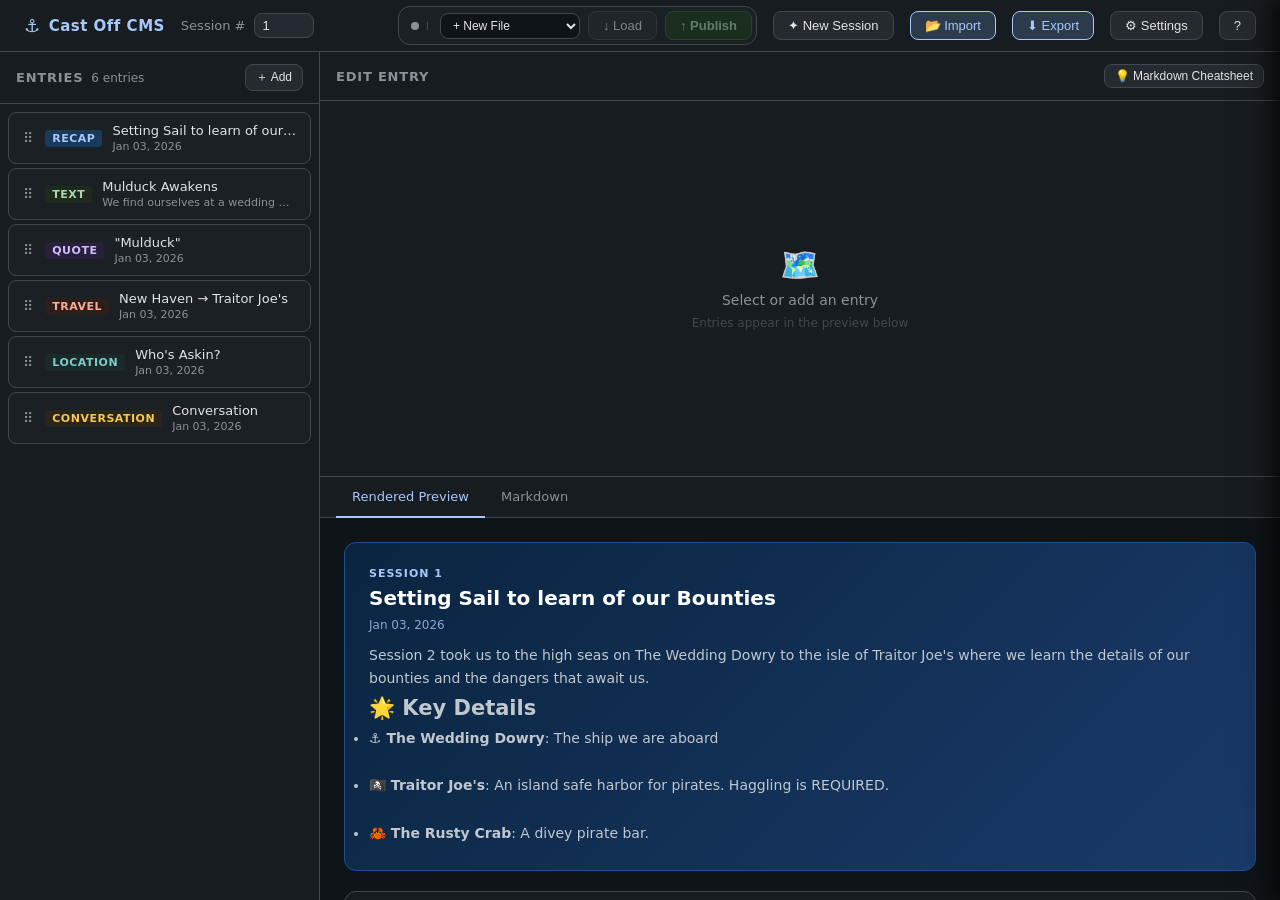
==== cms.html @ 54872f5b "yet another attempt to fix settings menu" ====
<!DOCTYPE html>
<html lang="en">

<head>
  <meta charset="UTF-8">
  <meta name="viewport" content="width=device-width, initial-scale=1.0">
  <title>Cast Off CMS</title>
  <style>
    :root {
      --bg: #0f1419;
      --bg2: #171c21;
      --bg3: #1b2025;
      --bg4: #252a30;
      --bg5: #30353b;
      --surface: #34393e;
      --border: #41484d;
      --text: #e1e3e6;
      --text2: #c1c7ce;
      --text3: #8b9198;
      --accent: #a8c7fa;
      --accent2: #d0bcff;
      --green: #a8d8a8;
      --amber: #f9c74f;
      --red: #ffb4ab;
      --teal: #80cbc4;
      --coral: #ffab91;
      --radius: 8px;
      --radius-lg: 12px;
    }

    * {
      box-sizing: border-box;
      margin: 0;
      padding: 0;
    }

    body {
      font-family: 'Segoe UI', system-ui, sans-serif;
      background: var(--bg);
      color: var(--text);
      height: 100vh;
      display: flex;
      flex-direction: column;
      overflow: hidden;
    }

    /* TOP BAR */
    .topbar {
      background: var(--bg2);
      border-bottom: 1px solid var(--border);
      padding: 0 1.5rem;
      height: 52px;
      display: flex;
      align-items: center;
      gap: 1rem;
      flex-shrink: 0;
    }

    .topbar-title {
      font-size: 15px;
      font-weight: 600;
      color: var(--accent);
      letter-spacing: 0.5px;
      display: flex;
      align-items: center;
      gap: 8px;
    }

    .topbar-title span {
      font-size: 18px;
    }

    .topbar-session {
      display: flex;
      align-items: center;
      gap: 8px;
      margin-left: auto;
    }

    .topbar-session label {
      font-size: 13px;
      color: var(--text3);
    }

    .topbar-session input {
      background: var(--bg4);
      border: 1px solid var(--border);
      color: var(--text);
      border-radius: var(--radius);
      padding: 4px 8px;
      font-size: 13px;
      width: 60px;
    }

    .btn {
      background: var(--bg4);
      border: 1px solid var(--border);
      color: var(--text);
      border-radius: var(--radius);
      padding: 6px 14px;
      font-size: 13px;
      cursor: pointer;
      display: flex;
      align-items: center;
      gap: 6px;
      transition: all 0.2s;
    }

    .btn:hover {
      background: var(--bg5);
      border-color: var(--text3);
    }

    .btn:disabled {
      opacity: 0.5;
      cursor: not-allowed;
    }

    .btn-accent {
      background: #2b3b4b;
      border-color: var(--accent);
      color: var(--accent);
    }

    .btn-accent:hover {
      background: #3b4b5b;
    }

    .btn-publish {
      background: #1a3a1a;
      border-color: #2a6a2a;
      color: var(--green);
      font-weight: 600;
    }

    .btn-publish:hover {
      background: #204a20;
      border-color: var(--green);
    }

    .btn-danger {
      background: #3a1a1a;
      border-color: #6a2a2a;
      color: var(--red);
    }

    .btn-danger:hover {
      background: #4a2020;
      border-color: var(--red);
    }

    /* GITHUB UI ELEMENTS */
    .gh-controls {
      display: flex;
      align-items: center;
      gap: 8px;
      background: var(--bg3);
      padding: 4px;
      border-radius: var(--radius-lg);
      border: 1px solid var(--border);
    }

    .gh-select {
      background: var(--bg);
      border: 1px solid var(--border);
      color: var(--text);
      border-radius: var(--radius);
      padding: 4px 8px;
      font-size: 12px;
      width: 140px;
    }

    .conn-status {
      display: flex;
      align-items: center;
      gap: 6px;
      padding: 0 8px;
      border-right: 1px solid var(--border);
      margin-right: 4px;
    }

    .conn-dot {
      width: 8px;
      height: 8px;
      border-radius: 50%;
      background: var(--text3);
    }

    .conn-dot.connected {
      background: var(--green);
      box-shadow: 0 0 8px var(--green);
    }

    .conn-dot.error {
      background: var(--red);
    }

    .conn-dot.disconnected {
      background: var(--text3);
    }

    .drawer {
      position: fixed;
      top: 0;
      right: 0;
      width: 320px;
      height: 100vh;
      background: var(--bg2);
      border-left: 1px solid var(--border);
      z-index: 9999;
      transform: translateX(100%);
      transition: transform 0.3s cubic-bezier(0.4, 0, 0.2, 1);
      display: flex;
      flex-direction: column;
      box-shadow: -10px 0 30px rgba(0, 0, 0, 0.5);
    }

    .drawer.open {
      transform: translateX(0) !important;
    }

    .drawer-header {
      padding: 16px;
      border-bottom: 1px solid var(--border);
      display: flex;
      justify-content: space-between;
      align-items: center;
      background: var(--bg3);
    }

    .drawer-header h3 {
      font-size: 14px;
      text-transform: uppercase;
      letter-spacing: 1px;
      color: var(--accent);
      margin: 0;
    }

    .drawer-body {
      flex: 1;
      overflow-y: auto;
      padding: 20px;
      display: flex;
      flex-direction: column;
      gap: 20px;
    }

    .drawer-section-title {
      font-size: 11px;
      font-weight: 700;
      color: var(--text3);
      text-transform: uppercase;
      letter-spacing: 1px;
      margin-bottom: 12px;
      display: flex;
      align-items: center;
      gap: 8px;
    }

    .drawer-section-title::after {
      content: "";
      flex: 1;
      height: 1px;
      background: var(--border);
    }

    .hint-text {
      font-size: 11px;
      color: var(--text3);
      line-height: 1.5;
      margin-top: 4px;
    }

    .conn-status-row {
      display: flex;
      align-items: center;
      gap: 10px;
      font-size: 12px;
      color: var(--text2);
      background: var(--bg);
      padding: 8px 12px;
      border-radius: var(--radius);
      border: 1px solid var(--border);
      margin-bottom: 12px;
    }

    /* TOAST */
    .toast {
      position: fixed;
      bottom: 24px;
      left: 50%;
      transform: translateX(-50%) translateY(100px);
      background: var(--bg3);
      color: var(--text);
      padding: 10px 20px;
      border-radius: var(--radius-lg);
      border: 1px solid var(--border);
      font-size: 13px;
      z-index: 200;
      transition: transform 0.3s cubic-bezier(0.4, 0, 0.2, 1);
      box-shadow: 0 10px 30px rgba(0, 0, 0, 0.5);
    }

    .toast.show {
      transform: translateX(-50%) translateY(0);
    }

    .toast.success { border-color: var(--green); color: var(--green); }
    .toast.error { border-color: var(--red); color: var(--red); }

    /* LAYOUT */
    .layout {
      display: flex;
      flex-direction: row;
      flex: 1;
      overflow: hidden;
    }

    .main-content {
      display: flex;
      flex-direction: column;
      flex: 1;
      overflow: hidden;
    }

    /* EDITOR PANEL */
    .editor-panel {
      width: 320px;
      flex-shrink: 0;
      background: var(--bg2);
      border-right: 1px solid var(--border);
      display: flex;
      flex-direction: column;
      overflow: hidden;
    }

    /* EDIT PANEL */
    .edit-panel {
      flex: 1;
      display: flex;
      flex-direction: column;
      background: var(--bg2);
      overflow: hidden;
      border-bottom: 1px solid var(--border);
    }

    .panel-header {
      padding: 12px 16px;
      border-bottom: 1px solid var(--border);
      display: flex;
      align-items: center;
      justify-content: space-between;
      flex-shrink: 0;
    }

    .panel-header h2 {
      font-size: 13px;
      font-weight: 600;
      color: var(--text3);
      text-transform: uppercase;
      letter-spacing: 0.8px;
    }

    /* ENTRY LIST */
    .entry-list {
      flex: 1;
      overflow-y: auto;
      padding: 8px;
      display: flex;
      flex-direction: column;
      gap: 4px;
    }

    .entry-list::-webkit-scrollbar {
      width: 4px;
    }

    .entry-list::-webkit-scrollbar-track {
      background: transparent;
    }

    .entry-list::-webkit-scrollbar-thumb {
      background: var(--border);
      border-radius: 2px;
    }

    .entry-card {
      background: var(--bg3);
      border: 1px solid var(--border);
      border-radius: var(--radius);
      padding: 10px 12px;
      cursor: pointer;
      transition: border-color 0.15s, background 0.15s;
      display: flex;
      align-items: center;
      gap: 10px;
      user-select: none;
    }

    .entry-card:hover {
      border-color: var(--accent);
      background: var(--bg4);
    }

    .entry-card.active {
      border-color: var(--accent);
      background: var(--bg4);
    }

    .entry-card.dragging {
      opacity: 0.4;
    }

    .entry-card.drag-over {
      border-color: var(--accent2);
      border-style: dashed;
    }

    .entry-type-badge {
      font-size: 11px;
      font-weight: 600;
      padding: 2px 7px;
      border-radius: 4px;
      flex-shrink: 0;
      text-transform: uppercase;
      letter-spacing: 0.5px;
    }

    .badge-recap {
      background: #1a3a5c;
      color: var(--accent);
    }

    .badge-text {
      background: #1f2a1f;
      color: var(--green);
    }

    .badge-quote {
      background: #2a1f3a;
      color: var(--accent2);
    }

    .badge-conversation {
      background: #2a251a;
      color: var(--amber);
    }

    .badge-location {
      background: #1a2a2a;
      color: var(--teal);
    }

    .badge-travel {
      background: #2a1f1a;
      color: var(--coral);
    }

    .badge-character {
      background: #2a1a1a;
      color: var(--red);
    }

    .entry-info {
      flex: 1;
      min-width: 0;
    }

    .entry-title {
      font-size: 13px;
      font-weight: 500;
      color: var(--text);
      white-space: nowrap;
      overflow: hidden;
      text-overflow: ellipsis;
    }

    .entry-sub {
      font-size: 11px;
      color: var(--text3);
      margin-top: 2px;
      white-space: nowrap;
      overflow: hidden;
      text-overflow: ellipsis;
    }

    .entry-drag-handle {
      color: var(--text3);
      font-size: 14px;
      cursor: grab;
      flex-shrink: 0;
      padding: 0 2px;
    }

    .entry-drag-handle:active {
      cursor: grabbing;
    }

    .entry-delete {
      color: var(--text3);
      font-size: 13px;
      flex-shrink: 0;
      padding: 2px 4px;
      border-radius: 4px;
      cursor: pointer;
      transition: color 0.15s;
      display: none;
    }

    .entry-card:hover .entry-delete {
      display: block;
    }

    .entry-delete:hover {
      color: var(--red);
    }

    .add-entry-bar {
      padding: 10px 8px;
      border-top: 1px solid var(--border);
      display: flex;
      flex-wrap: wrap;
      gap: 6px;
      flex-shrink: 0;
    }

    /* EDIT FORM */
    .edit-form {
      flex: 1;
      overflow-y: auto;
      padding: 16px;
      display: flex;
      flex-direction: column;
      gap: 12px;
    }

    .edit-form::-webkit-scrollbar {
      width: 4px;
    }

    .edit-form::-webkit-scrollbar-thumb {
      background: var(--border);
      border-radius: 2px;
    }

    .form-group {
      display: flex;
      flex-direction: column;
      gap: 4px;
    }

    .form-label {
      font-size: 11px;
      font-weight: 600;
      color: var(--text3);
      text-transform: uppercase;
      letter-spacing: 0.6px;
    }

    .form-input,
    .form-select,
    .form-textarea {
      background: var(--bg3);
      border: 1px solid var(--border);
      color: var(--text);
      border-radius: var(--radius);
      padding: 7px 10px;
      font-size: 13px;
      font-family: inherit;
      transition: border-color 0.15s;
    }

    .form-input:focus,
    .form-select:focus,
    .form-textarea:focus {
      outline: none;
      border-color: var(--accent);
    }

    .form-select option {
      background: var(--bg3);
    }

    .form-textarea {
      resize: vertical;
      min-height: 100px;
      line-height: 1.5;
    }

    .form-row {
      display: flex;
      gap: 8px;
    }

    .form-row .form-group {
      flex: 1;
    }

    .emoji-picker {
      background: var(--bg3);
      border: 1px solid var(--border);
      border-radius: var(--radius);
      overflow: hidden;
    }

    .emoji-search-row {
      display: flex;
      align-items: center;
      gap: 6px;
      padding: 6px 8px;
      border-bottom: 1px solid var(--border);
    }

    .emoji-search-input {
      flex: 1;
      background: var(--bg4);
      border: 1px solid var(--border);
      color: var(--text);
      border-radius: 5px;
      padding: 5px 8px;
      font-size: 12px;
      font-family: inherit;
      outline: none;
    }

    .emoji-search-input:focus {
      border-color: var(--accent);
    }

    .emoji-search-clear {
      background: none;
      border: none;
      color: var(--text3);
      font-size: 14px;
      cursor: pointer;
      padding: 0 2px;
      line-height: 1;
    }

    .emoji-search-clear:hover {
      color: var(--text);
    }

    .emoji-grid {
      display: flex;
      flex-wrap: wrap;
      gap: 2px;
      padding: 6px;
      max-height: 130px;
      overflow-y: auto;
    }

    .emoji-grid::-webkit-scrollbar {
      width: 4px;
    }

    .emoji-grid::-webkit-scrollbar-thumb {
      background: var(--border);
      border-radius: 2px;
    }

    .emoji-btn {
      background: none;
      border: none;
      font-size: 16px;
      cursor: pointer;
      padding: 3px 5px;
      border-radius: 4px;
      transition: background 0.1s;
      line-height: 1;
    }

    .emoji-btn:hover {
      background: var(--bg5);
    }

    .emoji-none {
      font-size: 12px;
      color: var(--text3);
      padding: 12px;
      text-align: center;
      width: 100%;
    }

    .no-entry {
      display: flex;
      flex-direction: column;
      align-items: center;
      justify-content: center;
      height: 100%;
      color: var(--text3);
      gap: 8px;
      font-size: 14px;
    }

    .no-entry .hint {
      font-size: 12px;
      color: var(--border);
    }

    /* PREVIEW PANEL */
    .preview-panel {
      flex: 1;
      background: var(--bg);
      display: flex;
      flex-direction: column;
      overflow: hidden;
    }

    .preview-tabs {
      display: flex;
      border-bottom: 1px solid var(--border);
      background: var(--bg2);
      padding: 0 16px;
      flex-shrink: 0;
    }

    .preview-tab {
      padding: 12px 16px;
      font-size: 13px;
      cursor: pointer;
      color: var(--text3);
      border-bottom: 2px solid transparent;
      margin-bottom: -1px;
      transition: color 0.15s, border-color 0.15s;
    }

    .preview-tab.active {
      color: var(--accent);
      border-bottom-color: var(--accent);
    }

    .preview-content {
      flex: 1;
      overflow: hidden;
    }

    .preview-pane {
      height: 100%;
      overflow-y: auto;
      padding: 24px;
      display: none;
    }

    .preview-pane::-webkit-scrollbar {
      width: 6px;
    }

    .preview-pane::-webkit-scrollbar-thumb {
      background: var(--border);
      border-radius: 3px;
    }

    .preview-pane.active {
      display: block;
    }

    /* RENDERED PREVIEW STYLES */
    .rp-session-header {
      background: linear-gradient(135deg, #0a2540 0%, #1a3a6a 100%);
      border-radius: var(--radius-lg);
      padding: 24px;
      margin-bottom: 20px;
      border: 1px solid #1d5090;
    }

    .rp-session-num {
      font-size: 11px;
      font-weight: 600;
      color: var(--accent);
      text-transform: uppercase;
      letter-spacing: 1px;
      margin-bottom: 6px;
    }

    .rp-session-title {
      font-size: 20px;
      font-weight: 700;
      color: #fff;
      margin-bottom: 8px;
    }

    .rp-session-date {
      font-size: 12px;
      color: var(--accent);
      opacity: 0.8;
    }

    .rp-session-body {
      font-size: 14px;
      color: var(--text2);
      line-height: 1.7;
      margin-top: 12px;
    }

    .rp-card {
      background: var(--bg2);
      border: 1px solid var(--border);
      border-radius: var(--radius-lg);
      padding: 16px;
      margin-bottom: 12px;
    }

    .rp-card-header {
      display: flex;
      align-items: center;
      gap: 10px;
      margin-bottom: 10px;
    }

    .rp-card-icon {
      font-size: 20px;
    }

    .rp-card-title {
      font-size: 15px;
      font-weight: 600;
      color: var(--text);
    }

    .rp-card-subtitle {
      font-size: 12px;
      color: var(--text3);
      margin-top: 2px;
    }

    .rp-card-body {
      font-size: 13px;
      color: var(--text2);
      line-height: 1.7;
    }

    .rp-card-body h2 {
      font-size: 14px;
      font-weight: 600;
      color: var(--accent);
      margin: 10px 0 6px;
    }

    .rp-card-body strong {
      color: var(--text);
    }

    .rp-card-body ul {
      padding-left: 18px;
    }

    .rp-card-body li {
      margin-bottom: 4px;
    }

    .rp-quote {
      background: var(--bg3);
      border-left: 3px solid var(--accent2);
      border-radius: 0 var(--radius) var(--radius) 0;
      padding: 14px 16px;
      margin-bottom: 12px;
    }

    .rp-quote-text {
      font-size: 15px;
      font-style: italic;
      color: var(--text);
      line-height: 1.6;
      margin-bottom: 8px;
    }

    .rp-quote-author {
      font-size: 12px;
      color: var(--accent2);
      font-weight: 600;
    }

    .rp-travel {
      background: var(--bg3);
      border: 1px dashed var(--border);
      border-radius: var(--radius-lg);
      padding: 14px 16px;
      margin-bottom: 12px;
      display: flex;
      align-items: center;
      gap: 12px;
    }

    .rp-travel-route {
      display: flex;
      align-items: center;
      gap: 8px;
      font-size: 14px;
    }

    .rp-travel-from,
    .rp-travel-to {
      font-weight: 600;
      color: var(--coral);
    }

    .rp-travel-arrow {
      color: var(--text3);
    }

    .rp-travel-body {
      font-size: 13px;
      color: var(--text2);
      margin-top: 8px;
      line-height: 1.6;
    }

    .rp-conversation {
      background: var(--bg3);
      border-radius: var(--radius-lg);
      padding: 14px 16px;
      margin-bottom: 12px;
    }

    .rp-convo-line {
      display: flex;
      gap: 8px;
      margin-bottom: 8px;
      font-size: 13px;
    }

    .rp-convo-speaker {
      font-weight: 700;
      color: var(--accent);
      flex-shrink: 0;
      min-width: 70px;
    }

    .rp-convo-text {
      color: var(--text2);
    }

    .rp-location {
      background: var(--bg3);
      border-left: 3px solid var(--teal);
      border-radius: 0 var(--radius-lg) var(--radius-lg) 0;
      padding: 14px 16px;
      margin-bottom: 12px;
    }

    .rp-location-name {
      font-size: 15px;
      font-weight: 600;
      color: var(--teal);
      margin-bottom: 4px;
    }

    .rp-char {
      background: var(--bg3);
      border-radius: var(--radius-lg);
      padding: 14px 16px;
      margin-bottom: 12px;
      display: flex;
      gap: 14px;
    }

    .rp-char-avatar {
      width: 42px;
      height: 42px;
      border-radius: 50%;
      background: #2a1a1a;
      border: 1px solid var(--red);
      display: flex;
      align-items: center;
      justify-content: center;
      font-size: 18px;
      flex-shrink: 0;
    }

    .rp-char-name {
      font-size: 15px;
      font-weight: 600;
      color: var(--red);
    }

    .rp-char-body {
      font-size: 13px;
      color: var(--text2);
      margin-top: 6px;
      line-height: 1.6;
    }

    /* RAW MARKDOWN */
    .raw-md {
      font-family: 'Cascadia Code', 'Fira Code', 'Consolas', monospace;
      font-size: 12px;
      color: var(--text2);
      line-height: 1.7;
      white-space: pre-wrap;
      word-break: break-word;
    }

    /* PREVIEW HIGHLIGHT */
    .rp-entry-wrap {
      transition: outline 0.15s, box-shadow 0.15s;
      border-radius: var(--radius-lg);
    }

    .rp-entry-wrap.rp-highlighted {
      outline: 2px solid var(--accent);
      box-shadow: 0 0 0 4px rgba(168, 199, 250, 0.12);
    }

    .raw-block {
      transition: background 0.15s;
      border-radius: 4px;
    }

    .raw-block.raw-highlighted {
      background: rgba(168, 199, 250, 0.1);
      outline: 1px solid rgba(168, 199, 250, 0.3);
    }

    /* DRAG GHOST */
    .drag-ghost {
      position: fixed;
      pointer-events: none;
      opacity: 0.8;
      z-index: 9999;
      background: var(--bg4);
      border: 1px solid var(--accent2);
      border-radius: var(--radius);
      padding: 8px 12px;
      font-size: 13px;
      color: var(--text);
    }

    /* MODAL */
    .modal-overlay {
      position: fixed;
      inset: 0;
      background: rgba(0, 0, 0, 0.7);
      z-index: 100;
      display: none;
      align-items: center;
      justify-content: center;
    }

    .modal-overlay.open {
      display: flex;
    }

    .modal {
      background: var(--bg2);
      border: 1px solid var(--border);
      border-radius: var(--radius-lg);
      padding: 24px;
      width: 480px;
      max-width: 95vw;
      display: flex;
      flex-direction: column;
      gap: 16px;
    }

    .modal-title {
      font-size: 16px;
      font-weight: 600;
      color: var(--text);
    }

    .modal-footer {
      display: flex;
      justify-content: flex-end;
      gap: 8px;
    }

    /* CHEATSHEET SLIDEOUT */
    .cheatsheet-overlay {
      position: fixed;
      top: 0;
      right: 0;
      width: 400px;
      bottom: 0;
      background: var(--bg2);
      border-left: 1px solid var(--border);
      z-index: 9999;
      transform: translateX(100%);
      transition: transform 0.3s ease;
      display: flex;
      flex-direction: column;
      box-shadow: -4px 0 15px rgba(0, 0, 0, 0.5);
    }

    .cheatsheet-overlay.open {
      transform: translateX(0) !important;
    }

    .cheatsheet-header {
      padding: 16px;
      border-bottom: 1px solid var(--border);
      display: flex;
      justify-content: space-between;
      align-items: center;
    }

    .cheatsheet-header h3 {
      font-size: 15px;
      color: var(--accent);
      margin: 0;
    }

    .cheatsheet-close {
      background: none;
      border: none;
      color: var(--text3);
      font-size: 18px;
      cursor: pointer;
      padding: 4px;
      line-height: 1;
    }

    .cheatsheet-close:hover {
      color: var(--text);
    }

    .cheatsheet-content {
      padding: 16px;
      overflow-y: auto;
      font-size: 13px;
      line-height: 1.6;
      color: var(--text2);
    }

    .cheatsheet-content h4 {
      color: var(--text);
      margin: 16px 0 8px;
      font-size: 14px;
      font-weight: 600;
    }

    .cheatsheet-content h4:first-child {
      margin-top: 0;
    }

    .cheatsheet-content pre {
      background: var(--bg4);
      padding: 10px;
      border-radius: var(--radius);
      overflow-x: auto;
      font-family: 'Cascadia Code', 'Fira Code', 'Consolas', monospace;
      color: var(--accent2);
      margin-bottom: 8px;
      border: 1px solid var(--border);
    }

    /* EMPTY STATE */
    .empty-list {
      text-align: center;
      padding: 32px 16px;
      color: var(--text3);
      font-size: 13px;
    }
  </style>
</head>

<body>
  <!-- Settings Drawer -->
  <div class="drawer" id="settingsDrawer">
    <div class="drawer-header">
      <h3>GitHub Settings</h3>
      <button class="btn" onclick="closeSettings()" style="padding:4px; border:none; background:none;">✕</button>
    </div>
    <div class="drawer-body">
      <div class="drawer-section">
        <div class="drawer-section-title">Connection Status</div>
        <div class="conn-status-row">
          <div class="conn-dot disconnected" id="drawerConnDot"></div>
          <span id="drawerConnLabel">Not configured</span>
        </div>
        <button class="btn" onclick="testConnection()" style="align-self:flex-start;">Test Connection</button>
      </div>

      <div class="drawer-section">
        <div class="drawer-section-title">Repository</div>
        <div class="form-group">
          <label class="form-label">Owner (GitHub username)</label>
          <input class="form-input" id="ghOwner" placeholder="e.g. wylew" oninput="saveGhSettings()">
        </div>
        <div class="form-group">
          <label class="form-label">Repository Name</label>
          <input class="form-input" id="ghRepo" placeholder="e.g. Cast-Off" oninput="saveGhSettings()">
        </div>
        <div class="form-group">
          <label class="form-label">Branch</label>
          <input class="form-input" id="ghBranch" placeholder="main" oninput="saveGhSettings()">
        </div>
      </div>

      <div class="drawer-section">
        <div class="drawer-section-title">Authentication</div>
        <div class="form-group">
          <label class="form-label">Personal Access Token</label>
          <input class="form-input" id="ghToken" type="password" placeholder="ghp_..." oninput="saveGhSettings()">
        </div>
        <p class="hint-text">Token needs <strong>repo</strong> scope. Stored in localStorage only.</p>
      </div>

      <div class="drawer-section">
        <div class="drawer-section-title">Sessions</div>
        <button class="btn" onclick="refreshSessionList()" style="align-self:flex-start;">↻ Refresh List</button>
        <p class="hint-text" id="sessionListStatus">Connect to GitHub to see session files.</p>
      </div>
    </div>
  </div>

  <!-- Markdown Cheatsheet Slideout -->
  <div class="cheatsheet-overlay" id="cheatsheet">
    <div class="cheatsheet-header">
      <h3>Markdown Cheatsheet</h3>
      <button class="cheatsheet-close" onclick="toggleCheatsheet()">✕</button>
    </div>
    <div class="cheatsheet-content">
      <h4>Headers</h4>
      <pre># H1 Header
## H2 Header
### H3 Header</pre>

      <h4>Emphasis</h4>
      <pre>*Italic* or _Italic_
**Bold** or __Bold__
***Bold Italic***</pre>

      <h4>Lists</h4>
      <pre>- Item 1
- Item 2
  - Subitem

1. First item
2. Second item</pre>

      <h4>Links &amp; Images</h4>
      <pre>[Link Text](URL)
![Image Alt](URL)</pre>

      <h4>Blockquotes</h4>
      <pre>&gt; This is a quote
&gt; Multiple lines</pre>

      <h4>Code</h4>
      <pre>`Inline code`

```
Block code
```</pre>
    </div>
  </div>

  <div class="topbar">
    <div class="topbar-title">
      <span>⚓</span> Cast Off CMS
      <span id="dirtyIndicator" style="display:none; color:var(--amber); font-size:12px; margin-left:8px;">● Modified</span>
    </div>
    
    <div class="topbar-session">
      <label>Session #</label>
      <input type="number" id="sessionNum" value="1" min="1" oninput="setDirty(true); renderPreview()">
    </div>

    <div style="flex:1"></div>

    <!-- GitHub Controls -->
    <div class="gh-controls">
      <div class="conn-status">
        <div class="conn-dot disconnected" id="topConnDot"></div>
      </div>
      <select class="gh-select" id="sessionSelect" onchange="onSessionSelectChange(this.value)">
        <option value="__new__">+ New File</option>
        <option value="__manual__">Manual / Import</option>
      </select>
      <button class="btn" id="loadBtn" onclick="loadSessionFromGitHub()" disabled title="Load from GitHub">↓ Load</button>
      <button class="btn btn-publish" id="publishBtn" onclick="publishToGitHub()" disabled title="Publish to GitHub">↑ Publish</button>
    </div>

    <button class="btn" onclick="openNewSessionModal()">✦ New Session</button>
    <button class="btn btn-accent" onclick="document.getElementById('importFile').click()">📂 Import</button>
    <input type="file" id="importFile" accept=".md" style="display:none" onchange="handleImport(event)">
    <button class="btn btn-accent" onclick="downloadMarkdown()">⬇ Export</button>
    <button class="btn" onclick="openSettings()" title="GitHub Settings">⚙ Settings</button>
    <button class="btn" onclick="toggleCheatsheet()">?</button>
  </div>

  <div class="layout">
    <!-- LEFT: Entry List (Full Height) -->
    <div class="editor-panel">
      <div class="panel-header">
        <h2>Entries</h2>
        <span id="entry-count" style="font-size:12px;color:var(--text3);margin-right:auto;margin-left:8px">0
          entries</span>
        <button class="btn" style="padding:4px 10px;font-size:12px;" onclick="openAddModal()">＋ Add</button>
      </div>
      <div class="entry-list" id="entryList"></div>
    </div>

    <!-- RIGHT: Main Content (Editor + Preview) -->
    <div class="main-content">
      <!-- TOP: Edit Form -->
      <div class="edit-panel">
        <div class="panel-header">
          <h2 id="editFormTitle">Edit Entry</h2>
          <button class="btn" style="padding:4px 10px;font-size:12px;margin-left:auto;" onclick="toggleCheatsheet()">💡
            Markdown Cheatsheet</button>
        </div>
        <div id="editArea" style="flex:1;overflow:hidden;display:flex;flex-direction:column;">
          <div class="no-entry">
            <span style="font-size:32px">🗺️</span>
            <span>Select or add an entry</span>
            <span class="hint">Entries appear in the preview below</span>
          </div>
        </div>
      </div>

      <!-- BOTTOM: Preview -->
      <div class="preview-panel">
        <div class="preview-tabs">
          <div class="preview-tab active" onclick="switchTab('rendered')">Rendered Preview</div>
          <div class="preview-tab" onclick="switchTab('raw')">Markdown</div>
        </div>
        <div class="preview-content">
          <div class="preview-pane active" id="pane-rendered">
            <div id="renderedPreview"></div>
          </div>
          <div class="preview-pane" id="pane-raw">
            <div class="raw-md" id="rawPreview"></div>
          </div>
        </div>
      </div>
    </div>
  </div>

  <!-- Add Entry Modal -->
  <div class="modal-overlay" id="addModal">
    <div class="modal">
      <div class="modal-title">Add New Entry</div>
      <div class="form-group">
        <label class="form-label">Entry Type</label>
        <select class="form-select" id="newEntryType">
          <option value="recap">📋 Recap — Session summary</option>
          <option value="text">📝 Text — Narrative entry</option>
          <option value="quote">💬 Quote — Memorable line</option>
          <option value="conversation">🗣️ Conversation — Dialogue</option>
          <option value="location">📍 Location — Place card</option>
          <option value="travel">⛵ Travel — Journey</option>
          <option value="character">🧙 Character — Person card</option>
        </select>
      </div>
      <div class="modal-footer">
        <button class="btn" onclick="closeAddModal()">Cancel</button>
        <button class="btn btn-accent" onclick="confirmAddEntry()">Add Entry</button>
      </div>
    </div>
  </div>

  <!-- New Session Confirm Modal -->
  <div class="modal-overlay" id="newSessionModal">
    <div class="modal">
      <div class="modal-title">⚠️ Start a New Session?</div>
      <p style="font-size:14px;color:var(--text2);line-height:1.6;">This will clear all <strong id="nsEntryCount"
          style="color:var(--text)">0</strong> entries in the current session. Any unsaved work will be lost — make sure
        you've downloaded the <code
          style="background:var(--bg4);padding:2px 5px;border-radius:4px;font-size:12px">.md</code> file first if you
        need it.</p>
      <div class="form-group">
        <label class="form-label">New Session Number</label>
        <input class="form-input" id="nsNewNum" type="number" min="1" value="2">
      </div>
      <div class="modal-footer">
        <button class="btn" onclick="closeNewSessionModal()">Cancel</button>
        <button class="btn btn-danger" onclick="confirmNewSession()">Clear &amp; Start Session</button>
      </div>
    </div>
  </div>

  <!-- Delete Entry Confirm Modal -->
  <div class="modal-overlay" id="deleteEntryModal">
    <div class="modal">
      <div class="modal-title">⚠️ Delete Entry?</div>
      <p style="font-size:14px;color:var(--text2);line-height:1.6;">Are you sure you want to delete this entry? This
        action cannot be undone.</p>
      <div class="modal-footer">
        <button class="btn" onclick="closeDeleteModal()">Cancel</button>
        <button class="btn btn-danger" onclick="confirmDeleteEntry()">Delete</button>
      </div>
    </div>
  </div>

  <!-- Toast Notification -->
  <div id="toast" class="toast"></div>

  <script>
    // ─── STATE ───────────────────────────────────────────────────────────────────
    let entries = [];
    let selectedId = null;
    let dragSrcIndex = null;
    let activeTab = 'rendered';
    let entryToDelete = null;
    let isDirty = false;
    let currentFileSha = null;
    let ghSessions = [];
    let pendingSessionLoad = null;


    // Full GitHub-supported emoji map: shortcode -> emoji char
    const GH_EMOJI = { "100": "💯", "1234": "🔢", "grinning": "😀", "smiley": "😃", "smile": "😄", "grin": "😁", "laughing": "😆", "sweat_smile": "😅", "rofl": "🤣", "joy": "😂", "slightly_smiling_face": "🙂", "upside_down_face": "🙃", "wink": "😉", "blush": "😊", "innocent": "😇", "heart_eyes": "😍", "kissing_heart": "😘", "kissing": "😗", "kissing_smiling_eyes": "😙", "kissing_closed_eyes": "😚", "yum": "😋", "stuck_out_tongue": "😛", "stuck_out_tongue_winking_eye": "😜", "zany_face": "🤪", "stuck_out_tongue_closed_eyes": "😝", "money_mouth_face": "🤑", "hugs": "🤗", "hand_over_mouth": "🤭", "shushing_face": "🤫", "thinking": "🤔", "zipper_mouth_face": "🤐", "raised_eyebrow": "🤨", "neutral_face": "😐", "expressionless": "😑", "no_mouth": "😶", "smirk": "😏", "unamused": "😒", "roll_eyes": "🙄", "grimacing": "😬", "lying_face": "🤥", "relieved": "😌", "pensive": "😔", "sleepy": "😪", "drooling_face": "🤤", "sleeping": "😴", "mask": "😷", "face_with_thermometer": "🤒", "face_with_head_bandage": "🤕", "nauseated_face": "🤢", "sneezing_face": "🤧", "hot_face": "🥵", "cold_face": "🥶", "woozy_face": "🥴", "dizzy_face": "😵", "exploding_head": "🤯", "cowboy_hat_face": "🤠", "partying_face": "🥳", "sunglasses": "😎", "nerd_face": "🤓", "monocle_face": "🧐", "confused": "😕", "worried": "😟", "slightly_frowning_face": "🙁", "frowning_face": "☹️", "open_mouth": "😮", "hushed": "😯", "astonished": "😲", "flushed": "😳", "pleading_face": "🥺", "anguished": "😧", "fearful": "😨", "cold_sweat": "😰", "disappointed_relieved": "😥", "cry": "😢", "sob": "😭", "scream": "😱", "confounded": "😖", "persevere": "😣", "disappointed": "😞", "sweat": "😓", "weary": "😩", "tired_face": "😫", "yawning_face": "🥱", "triumph": "😤", "rage": "😡", "angry": "😠", "skull": "💀", "skull_and_crossbones": "☠️", "imp": "👿", "japanese_ogre": "👹", "japanese_goblin": "👺", "clown_face": "🤡", "poop": "💩", "ghost": "👻", "alien": "👽", "space_invader": "👾", "robot": "🤖", "wave": "👋", "raised_back_of_hand": "🤚", "raised_hand": "✋", "vulcan_salute": "🖖", "ok_hand": "👌", "pinched_fingers": "🤌", "pinching_hand": "🤏", "v": "✌️", "crossed_fingers": "🤞", "love_you_gesture": "🤟", "metal": "🤘", "call_me_hand": "🤙", "point_left": "👈", "point_right": "👉", "point_up_2": "👆", "fu": "🖕", "point_down": "👇", "point_up": "☝️", "thumbsup": "+1", "thumbsdown": "-1", "clap": "👏", "raised_hands": "🙌", "open_hands": "👐", "pray": "🙏", "handshake": "🤝", "muscle": "💪", "ear": "👂", "nose": "👃", "eyes": "👀", "eye": "👁️", "tongue": "👅", "lips": "👄", "brain": "🧠", "anatomical_heart": "🫀", "lungs": "🫁", "tooth": "🦷", "bone": "🦴", "baby": "👶", "child": "🧒", "boy": "👦", "girl": "👧", "person": "🧑", "man": "👨", "woman": "👩", "older_adult": "🧓", "older_man": "👴", "older_woman": "👵", "person_frowning": "🙍", "person_gesturing_no": "🙅", "person_gesturing_ok": "🙆", "person_tipping_hand": "💁", "person_raising_hand": "🙋", "deaf_person": "🧏", "person_bowing": "🙇", "face_palm": "🤦", "person_shrugging": "🤷", "mage": "🧙", "fairy": "🧚", "vampire": "🧛", "merperson": "🧜", "elf": "🧝", "genie": "🧞", "zombie": "🧟", "person_walking": "🚶", "person_running": "🏃", "dancer": "💃", "man_dancing": "🕺", "people_holding_hands": "🧑‍🤝‍🧑", "couple": "👫", "two_men_holding_hands": "👬", "two_women_holding_hands": "👭", "couple_with_heart": "💑", "family": "👪", "speaking_head": "🗣️", "bust_in_silhouette": "👤", "busts_in_silhouette": "👥", "footprints": "👣", "monkey_face": "🐵", "monkey": "🐒", "gorilla": "🦍", "dog": "🐶", "dog2": "🐕", "guide_dog": "🦮", "poodle": "🐩", "wolf": "🐺", "fox_face": "🦊", "raccoon": "🦝", "cat": "🐱", "cat2": "🐈", "lion": "🦁", "tiger": "🐯", "tiger2": "🐅", "leopard": "🐆", "horse": "🐴", "racehorse": "🐎", "unicorn": "🦄", "zebra": "🦓", "deer": "🦌", "bison": "🦬", "cow": "🐮", "ox": "🐂", "water_buffalo": "🐃", "cow2": "🐄", "pig": "🐷", "pig2": "🐖", "boar": "🐗", "pig_nose": "🐽", "ram": "🐏", "sheep": "🐑", "goat": "🐐", "dromedary_camel": "🐪", "camel": "🐫", "llama": "🦙", "giraffe": "🦒", "elephant": "🐘", "mammoth": "🦣", "rhinoceros": "🦏", "hippopotamus": "🦛", "mouse": "🐭", "mouse2": "🐁", "rat": "🐀", "hamster": "🐹", "rabbit": "🐰", "rabbit2": "🐇", "chipmunk": "🐿️", "beaver": "🦫", "hedgehog": "🦔", "bat": "🦇", "bear": "🐻", "polar_bear": "🐻‍❄️", "koala": "🐨", "panda_face": "🐼", "sloth": "🦥", "otter": "🦦", "skunk": "🦨", "kangaroo": "🦘", "badger": "🦡", "feet": "🐾", "turkey": "🦃", "chicken": "🐔", "rooster": "🐓", "hatching_chick": "🐣", "baby_chick": "🐤", "hatched_chick": "🐥", "bird": "🐦", "penguin": "🐧", "dove": "🕊️", "eagle": "🦅", "duck": "🦆", "swan": "🦢", "owl": "🦉", "dodo": "🦤", "feather": "🪶", "flamingo": "🦩", "peacock": "🦚", "parrot": "🦜", "frog": "🐸", "crocodile": "🐊", "turtle": "🐢", "lizard": "🦎", "snake": "🐍", "dragon_face": "🐲", "dragon": "🐉", "sauropod": "🦕", "t-rex": "🦖", "whale": "🐳", "whale2": "🐋", "dolphin": "🐬", "seal": "🦭", "fish": "🐟", "tropical_fish": "🐠", "blowfish": "🐡", "shark": "🦈", "octopus": "🐙", "shell": "🐚", "snail": "🐌", "butterfly": "🦋", "bug": "🐛", "ant": "🐜", "honeybee": "🐝", "beetle": "🪲", "cricket": "🦗", "cockroach": "🪳", "spider": "🕷️", "scorpion": "🦂", "mosquito": "🦟", "fly": "🪰", "worm": "🪱", "microbe": "🦠", "bouquet": "💐", "cherry_blossom": "🌸", "white_flower": "💮", "rosette": "🏵️", "rose": "🌹", "wilted_flower": "🥀", "hibiscus": "🌺", "sunflower": "🌻", "blossom": "🌼", "tulip": "🌷", "seedling": "🌱", "potted_plant": "🪴", "evergreen_tree": "🌲", "deciduous_tree": "🌳", "palm_tree": "🌴", "cactus": "🌵", "ear_of_rice": "🌾", "herb": "🌿", "shamrock": "☘️", "four_leaf_clover": "🍀", "maple_leaf": "🍁", "fallen_leaf": "🍂", "leaves": "🍃", "mushroom": "🍄", "chestnut": "🌰", "grapes": "🍇", "melon": "🍈", "watermelon": "🍉", "tangerine": "🍊", "lemon": "🍋", "banana": "🍌", "pineapple": "🍍", "mango": "🥭", "apple": "🍎", "green_apple": "🍏", "pear": "🍐", "peach": "🍑", "cherries": "🍒", "strawberry": "🍓", "blueberries": "🫐", "kiwi_fruit": "🥝", "tomato": "🍅", "olive": "🫒", "coconut": "🥥", "avocado": "🥑", "eggplant": "🍆", "potato": "🥔", "carrot": "🥕", "corn": "🌽", "hot_pepper": "🌶️", "bell_pepper": "🫑", "cucumber": "🥒", "leafy_green": "🥬", "broccoli": "🥦", "garlic": "🧄", "onion": "🧅", "peanuts": "🥜", "bread": "🍞", "croissant": "🥐", "baguette_bread": "🥖", "flatbread": "🫓", "pretzel": "🥨", "bagel": "🥯", "pancakes": "🥞", "waffle": "🧇", "cheese": "🧀", "meat_on_bone": "🍖", "poultry_leg": "🍗", "cut_of_meat": "🥩", "bacon": "🥓", "hamburger": "🍔", "fries": "🍟", "pizza": "🍕", "hotdog": "🌭", "sandwich": "🥪", "taco": "🌮", "burrito": "🌯", "tamale": "🫔", "salad": "🥗", "shallow_pan_of_food": "🥘", "spaghetti": "🍝", "ramen": "🍜", "stew": "🍲", "curry": "🍛", "sushi": "🍣", "bento": "🍱", "dumpling": "🥟", "fried_shrimp": "🍤", "rice_ball": "🍙", "rice": "🍚", "rice_cracker": "🍘", "fish_cake": "🍥", "fortune_cookie": "🥠", "moon_cake": "🥮", "oden": "🍢", "dango": "🍡", "shaved_ice": "🍧", "ice_cream": "🍨", "icecream": "🍦", "pie": "🥧", "shortcake": "🍰", "cake": "🎂", "cupcake": "🧁", "candy": "🍬", "lollipop": "🍭", "chocolate_bar": "🍫", "popcorn": "🍿", "doughnut": "🍩", "cookie": "🍪", "salt": "🧂", "honey_pot": "🍯", "coffee": "☕", "tea": "🍵", "bubble_tea": "🧋", "sake": "🍶", "champagne": "🍾", "wine_glass": "🍷", "cocktail": "🍸", "tropical_drink": "🍹", "beer": "🍺", "beers": "🍻", "clinking_glasses": "🥂", "tumbler_glass": "🥃", "cup_with_straw": "🥤", "beverage_box": "🧃", "mate": "🧉", "ice_cube": "🧊", "chopsticks": "🥢", "plate_with_cutlery": "🍽️", "fork_and_knife": "🍴", "spoon": "🥄", "knife": "🔪", "jar": "🫙", "amphora": "🏺", "globe_with_meridians": "🌐", "world_map": "🗺️", "japan": "🗾", "compass": "🧭", "mountain_snow": "🏔️", "mountain": "⛰️", "volcano": "🌋", "mount_fuji": "🗻", "camping": "🏕️", "beach_umbrella": "🏖️", "desert": "🏜️", "desert_island": "🏝️", "national_park": "🏞️", "stadium": "🏟️", "classical_building": "🏛️", "building_construction": "🏗️", "homes": "🏘️", "derelict_house": "🏚️", "house": "🏠", "house_with_garden": "🏡", "office": "🏢", "post_office": "🏣", "european_post_office": "🏤", "hospital": "🏥", "bank": "🏦", "hotel": "🏨", "convenience_store": "🏪", "school": "🏫", "love_hotel": "🏩", "wedding": "💒", "european_castle": "🏯", "japanese_castle": "🏰", "statue_of_liberty": "🗽", "church": "⛪", "mosque": "🕌", "hindu_temple": "🛕", "synagogue": "🕍", "shinto_shrine": "⛩️", "kaaba": "🕋", "fountain": "⛲", "tent": "⛺", "foggy": "🌁", "night_with_stars": "🌃", "sunrise_over_mountains": "🌄", "sunrise": "🌅", "city_sunrise": "🌇", "city_sunset": "🌆", "cityscape": "🏙️", "night_with_stars2": "🌃", "bridge_at_night": "🌉", "milky_way": "🌌", "stars": "🌠", "sparkler": "🎇", "fireworks": "🎆", "rainbow": "🌈", "sunrise2": "🌅", "sunny": "☀️", "cloud": "☁️", "partly_sunny": "⛅", "thunder_cloud_and_rain": "⛈️", "tornado": "🌪️", "fog": "🌫️", "wind_face": "🌬️", "cyclone": "🌀", "snowflake": "❄️", "snowman": "⛄", "snowman2": "☃️", "umbrella": "☂️", "umbrella_with_rain_drops": "☔", "zap": "⚡", "droplet": "💧", "ocean": "🌊", "anchor": "⚓", "ship": "🚢", "boat": "⛵", "canoe": "🛶", "speedboat": "🚤", "ferry": "⛴️", "sailboat": "⛵", "rocket": "🚀", "flying_saucer": "🛸", "seat": "💺", "airplane": "✈️", "small_airplane": "🛩️", "flight_departure": "🛫", "flight_arrival": "🛬", "parachute": "🪂", "helicopter": "🚁", "suspension_railway": "🚟", "mountain_cableway": "🚠", "aerial_tramway": "🚡", "satellite": "🛰️", "car": "🚗", "taxi": "🚕", "bus": "🚌", "trolleybus": "🚎", "racing_car": "🏎️", "police_car": "🚓", "ambulance": "🚑", "fire_engine": "🚒", "minibus": "🚐", "truck": "🚚", "articulated_lorry": "🚛", "tractor": "🚜", "probing_cane": "🦯", "bike": "🚲", "motor_scooter": "🛵", "motorcycle": "🏍️", "monorail": "🚝", "train2": "🚆", "steam_locomotive": "🚂", "railway_car": "🚃", "bullettrain_side": "🚄", "bullettrain_front": "🚅", "light_rail": "🚈", "train": "🚋", "station": "🚉", "metro": "🚇", "tram": "🚊", "busstop": "🚏", "motorway": "🛣️", "construction": "🚧", "fuel_pump": "⛽", "rotating_light": "🚨", "vertical_traffic_light": "🚦", "traffic_light": "🚥", "stop_sign": "🛑", "no_entry": "⛔", "anchor2": "⚓", "hourglass": "⌛", "hourglass_flowing_sand": "⏳", "watch": "⌚", "alarm_clock": "⏰", "stopwatch": "⏱️", "timer_clock": "⏲️", "mantelpiece_clock": "🕰️", "calendar": "📅", "date": "📅", "card_index": "📇", "spiral_notepad": "🗒️", "spiral_calendar": "🗓️", "wastebasket": "🗑️", "file_cabinet": "🗄️", "card_box": "🗃️", "ballot_box_with_ballot": "🗳️", "file_folder": "📁", "open_file_folder": "📂", "briefcase": "💼", "clipboard": "📋", "scroll": "📜", "card_index2": "📇", "books": "📚", "book": "📖", "ledger": "📒", "notebook": "📓", "notebook_with_decorative_cover": "📔", "closed_book": "📕", "green_book": "📗", "blue_book": "📘", "orange_book": "📙", "link": "🔗", "paperclip": "📎", "paperclips": "🖇️", "scissors": "✂️", "triangular_ruler": "📐", "straight_ruler": "📏", "pushpin": "📌", "round_pushpin": "📍", "triangular_flag_on_post": "🚩", "flags": "🎏", "black_flag": "🏴", "white_flag": "🏳️", "rainbow_flag": "🏳️‍🌈", "pirate_flag": "🏴‍☠️", "hammer": "🔨", "axe": "🪓", "pick": "⛏️", "hammer_and_pick": "⚒️", "hammer_and_wrench": "🛠️", "dagger": "🗡️", "crossed_swords": "⚔️", "gun": "🔫", "boomerang": "🪃", "bow_and_arrow": "🏹", "shield": "🛡️", "carpentry_saw": "🪚", "wrench": "🔧", "screwdriver": "🪛", "nut_and_bolt": "🔩", "gear": "⚙️", "chains": "⛓️", "hook": "🪝", "toolbox": "🧰", "magnet": "🧲", "ladder": "🪜", "alembic": "⚗️", "test_tube": "🧪", "petri_dish": "🧫", "dna": "🧬", "microscope": "🔬", "telescope": "🔭", "satellite2": "📡", "syringe": "💉", "drop_of_blood": "🩸", "pill": "💊", "adhesive_bandage": "🩹", "stethoscope": "🩺", "door": "🚪", "elevator": "🛗", "mirror": "🪞", "window": "🪟", "bed": "🛏️", "couch_and_lamp": "🛋️", "chair": "🪑", "toilet": "🚽", "plunger": "🪠", "shower": "🚿", "bathtub": "🛁", "razor": "🪒", "lotion_bottle": "🧴", "safety_pin": "🪡", "broom": "🧹", "basket": "🧺", "roll_of_paper": "🧻", "bucket": "🪣", "soap": "🧼", "toothbrush": "🪥", "sponge": "🧽", "fire_extinguisher": "🧯", "shopping_cart": "🛒", "smoking": "🚬", "coffin": "⚰️", "urn": "⚱️", "moyai": "🗿", "atm": "🏧", "put_litter_in_its_place": "🚮", "potable_water": "🚰", "wheelchair": "♿", "mens": "🚹", "womens": "🚺", "restroom": "🚻", "baby_symbol": "🚼", "wc": "🚾", "passport_control": "🛂", "customs": "🛃", "baggage_claim": "🛄", "left_luggage": "🛅", "warning": "⚠️", "zap2": "⚡", "white_check_mark": "✅", "ballot_box_with_check": "☑️", "heavy_check_mark": "✔️", "x": "❌", "negative_squared_cross_mark": "❎", "heavy_plus_sign": "➕", "heavy_minus_sign": "➖", "heavy_division_sign": "➗", "curly_loop": "➰", "loop": "➿", "question": "❓", "grey_question": "❔", "grey_exclamation": "❕", "exclamation": "❗", "red_circle": "🔴", "orange_circle": "🟠", "yellow_circle": "🟡", "green_circle": "🟢", "blue_circle": "🔵", "purple_circle": "🟣", "brown_circle": "🟤", "black_circle": "⚫", "white_circle": "⚪", "red_square": "🟥", "orange_square": "🟧", "yellow_square": "🟨", "green_square": "🟩", "blue_square": "🟦", "purple_square": "🟪", "brown_square": "🟫", "black_large_square": "⬛", "white_large_square": "⬜", "heart": "❤️", "orange_heart": "🧡", "yellow_heart": "💛", "green_heart": "💚", "blue_heart": "💙", "purple_heart": "💜", "black_heart": "🖤", "brown_heart": "🤎", "white_heart": "🤍", "broken_heart": "💔", "heavy_heart_exclamation": "❣️", "two_hearts": "💕", "revolving_hearts": "💞", "heartbeat": "💓", "heartpulse": "💗", "sparkling_heart": "💖", "cupid": "💘", "heart_decoration": "💟", "peace_symbol": "☮️", "cross": "✝️", "star_and_crescent": "☪️", "star_of_david": "✡️", "fleur_de_lis": "⚜️", "beginner": "🔰", "trident": "🔱", "sos": "🆘", "id": "🆔", "cool": "🆒", "new": "🆕", "free": "🆓", "up": "🆙", "cl": "🆑", "end": "🔚", "back": "🔙", "on": "🔛", "top": "🔝", "soon": "🔜", "eight_spoked_asterisk": "✳️", "eight_pointed_black_star": "✴️", "sparkle": "❇️", "copyright": "©️", "registered": "®️", "tm": "™️", "zero": "0️⃣", "one": "1️⃣", "two": "2️⃣", "three": "3️⃣", "four": "4️⃣", "five": "5️⃣", "six": "6️⃣", "seven": "7️⃣", "eight": "8️⃣", "nine": "9️⃣", "keycap_ten": "🔟", "arrow_forward": "▶️", "pause_button": "⏸️", "next_track_button": "⏭️", "stop_button": "⏹️", "record_button": "⏺️", "previous_track_button": "⏮️", "fast_forward": "⏩", "rewind": "⏪", "twisted_rightwards_arrows": "🔀", "repeat": "🔁", "repeat_one": "🔂", "arrow_backward": "◀️", "arrow_up_small": "🔼", "arrow_down_small": "🔽", "arrow_double_up": "⏫", "arrow_double_down": "⏬", "arrow_right": "➡️", "arrow_left": "⬅️", "arrow_up": "⬆️", "arrow_down": "⬇️", "arrow_upper_right": "↗️", "arrow_lower_right": "↘️", "arrow_lower_left": "↙️", "arrow_upper_left": "↖️", "arrow_up_down": "↕️", "left_right_arrow": "↔️", "arrows_counterclockwise": "🔄", "arrow_right_hook": "↪️", "leftwards_arrow_with_hook": "↩️", "arrow_heading_up": "⤴️", "arrow_heading_down": "⤵️", "hash": "#️⃣", "asterisk": "*️⃣", "wavy_dash": "〰️", "curly_loop2": "➰", "heavy_dollar_sign": "💲", "medical_symbol": "⚕️", "recycle": "♻️", "fleur_de_lis2": "⚜️", "small_red_triangle": "🔺", "small_red_triangle_down": "🔻", "large_blue_diamond": "🔷", "large_orange_diamond": "🔶", "small_blue_diamond": "🔹", "small_orange_diamond": "🔸", "radio_button": "🔘", "white_square_button": "🔳", "black_square_button": "🔲", "tada": "🎉", "confetti_ball": "🎊", "sparkles": "✨", "star": "⭐", "star2": "🌟", "dizzy": "💫", "boom": "💥", "fire": "🔥", "wave2": "🌊", "trophy": "🏆", "crown": "👑", "gem": "💎", "ring": "💍", "moneybag": "💰", "dollar": "💵", "euro": "💶", "pound": "💷", "yen": "💴", "chart": "💹", "chart_with_upwards_trend": "📈", "chart_with_downwards_trend": "📉", "bar_chart": "📊", "memo": "📝", "pencil2": "✏️", "pen": "🖊️", "paintbrush": "🖌️", "crayon": "🖍️", "mag": "🔍", "mag_right": "🔎", "microscope2": "🔬", "telescope2": "🔭", "satellite_antenna": "📡", "bulb": "💡", "flashlight": "🔦", "candle": "🕯️", "money_with_wings": "💸", "credit_card": "💳", "e-mail": "📧", "incoming_envelope": "📨", "envelope_with_arrow": "📩", "outbox_tray": "📤", "inbox_tray": "📥", "package": "📦", "mailbox": "📫", "mailbox_closed": "📪", "mailbox_with_mail": "📬", "mailbox_with_no_mail": "📭", "postbox": "📮", "ballot_box": "🗳️", "phone": "📞", "telephone_receiver": "📞", "pager": "📟", "fax": "📠", "battery": "🔋", "electric_plug": "🔌", "computer": "💻", "desktop_computer": "🖥️", "printer": "🖨️", "keyboard": "⌨️", "computer_mouse": "🖱️", "trackball": "🖲️", "minidisc": "💽", "floppy_disk": "💾", "cd": "💿", "dvd": "📀", "abacus": "🧮", "movie_camera": "🎥", "film_strip": "🎞️", "film_projector": "📽️", "clapper": "🎬", "tv": "📺", "camera": "📷", "camera_flash": "📸", "video_camera": "📹", "vhs": "📼", "telephone": "☎️", "loudspeaker": "📢", "mega": "📣", "postal_horn": "📯", "bell": "🔔", "no_bell": "🔕", "musical_score": "🎼", "musical_note": "🎵", "notes": "🎶", "microphone": "🎤", "headphones": "🎧", "radio": "📻", "saxophone": "🎷", "accordion": "🪗", "guitar": "🎸", "musical_keyboard": "🎹", "trumpet": "🎺", "violin": "🎻", "banjo": "🪕", "drum": "🥁", "long_drum": "🪘", "iphone": "📱", "calling": "📲", "phone2": "☎️", "globe_with_meridians2": "🌐", "atm2": "🏧", "slot_machine": "🎰", "ticket": "🎫", "tickets": "🎟️", "circus_tent": "🎪", "performing_arts": "🎭", "art": "🎨", "slot_machine2": "🎰", "game_die": "🎲", "jigsaw": "🧩", "teddy_bear": "🧸", "spades": "♠️", "hearts": "♥️", "diamonds": "♦️", "clubs": "♣️", "chess_pawn": "♟️", "joker": "🃏", "mahjong": "🀄", "flower_playing_cards": "🎴", "video_game": "🎮", "dart": "🎯", "golf": "⛳", "ice_skate": "⛸️", "fishing_pole_and_fish": "🎣", "diving_mask": "🤿", "running_shirt_with_sash": "🎽", "ski": "🎿", "sled": "🛷", "curling_stone": "🥌", "trophy2": "🏆", "medal_sports": "🏅", "military_medal": "🎖️", "1st_place_medal": "🥇", "2nd_place_medal": "🥈", "3rd_place_medal": "🥉", "soccer": "⚽", "baseball": "⚾", "softball": "🥎", "basketball": "🏀", "volleyball": "🏐", "football": "🏈", "rugby_football": "🏉", "flying_disc": "🥏", "8ball": "🎱", "ping_pong": "🏓", "badminton": "🏸", "goal_net": "🥅", "ice_hockey": "🏒", "field_hockey": "🏑", "lacrosse": "🥍", "cricket_game": "🏏", "boomerang2": "🪃", "bow_and_arrow2": "🏹", "boxing_glove": "🥊", "martial_arts_uniform": "🥋", "skateboard": "🛹", "sled2": "🛷", "swimming": "🏊", "horse_racing": "🏇", "bicycle": "🚴", "mountain_biking": "🚵", "gymnast": "🤸", "wrestling": "🤼", "water_polo": "🤽", "handball": "🤾", "fencer": "🤺", "weight_lifting": "🏋️", "climbing": "🧗", "person_in_lotus_position": "🧘", "ski2": "⛷️", "snowboarder": "🏂", "surfer": "🏄", "rowboat": "🚣", "swimmer": "🏊", "horseback_riding": "🏇", "golfer": "🏌️", "walking": "🚶", "runner": "🏃", "dancer2": "💃", "handshake2": "🤝", "speaking_head2": "🗣️" };

    // Default quick-access favorites
    const EMOJI_FAVORITES = ['⚓', '🏴‍☠️', '🗡️', '🛡️', '🔮', '⚔️', '🧙', '🏰', '🌊', '🎲', '💀', '🔥', '✨', '🐉', '🗺️', '💎', '🪄', '🍺', '🏹', '🎯', '🌿', '🌙', '⭐', '🌟', '🌺', '🦀', '🐺', '😈', '🤔', '😵', '🤫', '😇', '🥸', '😐', '🤮', '💰', '🗝️', '📜', '🕯️', '⏳', '🔔', '🏮', '💌', '🧪', '🪝'];

    const TYPE_DEFAULTS = {
      recap: { type: 'recap', date: '', title: '', content: '' },
      text: { type: 'text', title: '', content: '' },
      quote: { type: 'quote', date: '', author: '', content: '' },
      conversation: { type: 'conversation', date: '', content: '' },
      location: { type: 'location', name: '', emoji: '📍', date: '', characters: '', content: '' },
      travel: { type: 'travel', from: '', to: '', date: '', characters: '', content: '', variant: 'sea' },
      character: { type: 'character', name: '', emoji: '🧙', date: '', content: '' }
    };

    function setDirty(val) {
      isDirty = val;
      const indicator = document.getElementById('dirtyIndicator');
      if (indicator) indicator.style.display = val ? 'inline' : 'none';
    }

    let toastTimer;
    function showToast(msg, type = 'info') {
      const t = document.getElementById('toast');
      if (!t) return;
      t.textContent = msg;
      t.className = 'toast show ' + type;
      clearTimeout(toastTimer);
      toastTimer = setTimeout(() => { t.classList.remove('show'); }, 3000);
    }

    // ─── HELPERS ─────────────────────────────────────────────────────────────────
    function uid() { return Math.random().toString(36).slice(2, 9); }

    function toggleCheatsheet() {
      console.log('Toggling cheatsheet');
      document.getElementById('cheatsheet').classList.toggle('open');
    }

    // ─── GITHUB CONFIG ──────────────────────────────────────────────────────────
    function getGhConfig() {
      return {
        owner: localStorage.getItem('ghOwner') || '',
        repo: localStorage.getItem('ghRepo') || '',
        branch: localStorage.getItem('ghBranch') || 'main',
        token: localStorage.getItem('ghToken') || ''
      };
    }
    function saveGhSettings() {
      localStorage.setItem('ghOwner', document.getElementById('ghOwner').value);
      localStorage.setItem('ghRepo', document.getElementById('ghRepo').value);
      localStorage.setItem('ghBranch', document.getElementById('ghBranch').value);
      localStorage.setItem('ghToken', document.getElementById('ghToken').value);
    }
    function loadGhSettings() {
      const c = getGhConfig();
      document.getElementById('ghOwner').value = c.owner;
      document.getElementById('ghRepo').value = c.repo;
      document.getElementById('ghBranch').value = c.branch;
      document.getElementById('ghToken').value = c.token;
    }
    function isGhConfigured() {
      const c = getGhConfig();
      return c.owner && c.repo && c.token;
    }

    async function ghFetch(url, method, body) {
      const c = getGhConfig();
      const opts = {
        method,
        headers: {
          'Authorization': `Bearer ${c.token}`,
          'Accept': 'application/vnd.github+json',
          'Content-Type': 'application/json'
        }
      };
      if (body) opts.body = JSON.stringify(body);
      return fetch(url, opts);
    }

    async function testConnection() {
      if (!isGhConfigured()) { updateConnUI('disconnected', 'Not configured'); return; }
      updateConnUI('loading', 'Testing...');
      const c = getGhConfig();
      try {
        const r = await ghFetch(`https://api.github.com/repos/${c.owner}/${c.repo}`, 'GET');
        if (r.ok) {
          updateConnUI('connected', 'Connected');
          refreshSessionList();
        } else {
          const err = await r.json();
          updateConnUI('error', err.message || 'Error');
        }
      } catch (e) {
        updateConnUI('error', 'Network error');
      }
    }

    function updateConnUI(status, label) {
      const dot1 = document.getElementById('topConnDot');
      const dot2 = document.getElementById('drawerConnDot');
      const lbl = document.getElementById('drawerConnLabel');
      if (dot1) dot1.className = 'conn-dot ' + status;
      if (dot2) dot2.className = 'conn-dot ' + status;
      if (lbl) lbl.textContent = label;
      
      const connected = (status === 'connected');
      document.getElementById('loadBtn').disabled = !connected;
      document.getElementById('publishBtn').disabled = !connected;
    }

    async function refreshSessionList() {
      if (!isGhConfigured()) return;
      const c = getGhConfig();
      document.getElementById('sessionListStatus').textContent = 'Loading...';
      try {
        const r = await ghFetch(`https://api.github.com/repos/${c.owner}/${c.repo}/contents/sessions?ref=${c.branch}`, 'GET');
        if (!r.ok) { document.getElementById('sessionListStatus').textContent = 'Could not load sessions/'; return; }
        const files = await r.json();
        ghSessions = files.filter(f => f.name.match(/^session-\d+\.md$/)).sort((a,b) => {
          const m1 = a.name.match(/\d+/);
          const m2 = b.name.match(/\d+/);
          const n1 = m1 ? parseInt(m1[0]) : 0;
          const n2 = m2 ? parseInt(m2[0]) : 0;
          return n2 - n1;
        });
        const sel = document.getElementById('sessionSelect');
        sel.innerHTML = '<option value="__new__">+ New File</option><option value="__manual__">Manual / Import</option>';
        ghSessions.forEach(f => {
          const opt = document.createElement('option');
          opt.value = f.name;
          opt.textContent = f.name;
          sel.appendChild(opt);
        });
        document.getElementById('sessionListStatus').textContent = `${ghSessions.length} sessions found.`;
      } catch(e) {
        document.getElementById('sessionListStatus').textContent = 'Error: ' + e.message;
      }
    }

    function onSessionSelectChange(val) {
      if (val === '__new__') {
        const next = ghSessions.length > 0 ? (parseInt(ghSessions[0].name.match(/\d+/)[0]) + 1) : 1;
        document.getElementById('sessionNum').value = next;
        currentFileSha = null;
      }
      if (val === '__manual__') return;
      const m = val.match(/(\d+)/);
      if (m) document.getElementById('sessionNum').value = m[1];
    }

    async function loadSessionFromGitHub() {
      if (!isGhConfigured()) { openSettings(); return; }
      if (isDirty && entries.length > 0) {
        pendingSessionLoad = document.getElementById('sessionSelect').value;
        document.getElementById('dirtyModal').classList.add('open');
        return;
      }
      await doLoadSession();
    }

    async function doLoadSession() {
      const sel = document.getElementById('sessionSelect').value;
      const num = document.getElementById('sessionNum').value;
      const filename = (sel && sel !== '__manual__' && sel !== '__new__') ? sel : `session-${num}.md`;
      const c = getGhConfig();
      showToast('Loading...');
      try {
        const r = await ghFetch(`https://api.github.com/repos/${c.owner}/${c.repo}/contents/sessions/${filename}?ref=${c.branch}`, 'GET');
        if (r.status === 404) { showToast(`${filename} not found`, 'error'); return; }
        if (!r.ok) { showToast('Load failed', 'error'); return; }
        const data = await r.json();
        currentFileSha = data.sha;
        const md = decodeBase64Unicode(data.content.replace(/\n/g,''));
        parseMarkdownToEntries(md);
        
        const m = filename.match(/(\d+)/);
        if (m) document.getElementById('sessionNum').value = m[1];
        
        const selEl = document.getElementById('sessionSelect');
        if (selEl.querySelector(`option[value="${filename}"]`)) selEl.value = filename;
        
        setDirty(false);
        showToast(`Loaded ${filename} ✓`, 'success');
      } catch(e) {
        showToast('Load error: ' + e.message, 'error');
      }
    }

    function decodeBase64Unicode(b64) {
      const binary = atob(b64);
      const bytes = new Uint8Array(binary.length);
      for (let i = 0; i < binary.length; i++) bytes[i] = binary.charCodeAt(i);
      return new TextDecoder('utf-8').decode(bytes);
    }

    async function publishToGitHub() {
      if (!isGhConfigured()) { openSettings(); return; }
      const num = document.getElementById('sessionNum').value;
      const selEl = document.getElementById('sessionSelect');
      const sel = selEl.value;
      const filename = (sel && sel !== '__manual__' && sel !== '__new__') ? sel : `session-${num}.md`;
      const md = buildMarkdown();
      const c = getGhConfig();
      const encoded = btoa(unescape(encodeURIComponent(md)));

      if (!currentFileSha) {
        try {
          const checkR = await ghFetch(`https://api.github.com/repos/${c.owner}/${c.repo}/contents/sessions/${filename}?ref=${c.branch}`, 'GET');
          if (checkR.ok) {
            const checkData = await checkR.json();
            currentFileSha = checkData.sha;
          }
        } catch (e) {}
      }

      const body = {
        message: `Update ${filename} via CMS`,
        content: encoded,
        branch: c.branch
      };
      if (currentFileSha) body.sha = currentFileSha;
      
      showToast('Publishing...');
      try {
        const r = await ghFetch(`https://api.github.com/repos/${c.owner}/${c.repo}/contents/sessions/${filename}`, 'PUT', body);
        if (r.ok) {
          const data = await r.json();
          currentFileSha = data.content.sha;
          setDirty(false);
          await refreshSessionList();
          if (selEl.querySelector(`option[value="${filename}"]`)) selEl.value = filename;
          showToast(`Published ${filename} ✓`, 'success');
        } else {
          const err = await r.json();
          showToast('Publish failed: ' + (err.message || r.status), 'error');
        }
      } catch(e) {
        showToast('Publish error: ' + e.message, 'error');
      }
    }

    function openSettings() { 
      console.log('Opening settings');
      loadGhSettings(); 
      document.getElementById('settingsDrawer').classList.add('open'); 
    }
    function closeSettings() { document.getElementById('settingsDrawer').classList.remove('open'); }

    function getEntryLabel(e) {
      if (e.type === 'recap') return e.title || 'Session Recap';
      if (e.type === 'text') return e.title || 'Text Entry';
      if (e.type === 'quote') return e.author ? `"${e.author}"` : 'Quote';
      if (e.type === 'conversation') return 'Conversation';
      if (e.type === 'location') return e.name || 'Location';
      if (e.type === 'travel') return (e.from && e.to) ? `${e.from} → ${e.to}` : 'Travel';
      if (e.type === 'character') return e.name || 'Character';
      return 'Entry';
    }

    function getEntrySubLabel(e) {
      if (e.date) return e.date;
      if (e.content) return e.content.slice(0, 60).replace(/#+\s*/g, '') + '…';
      return '';
    }

    const TYPE_BADGE = {
      recap: 'badge-recap', text: 'badge-text', quote: 'badge-quote',
      conversation: 'badge-conversation', location: 'badge-location',
      travel: 'badge-travel', character: 'badge-character'
    };

    // ─── RENDER ENTRY LIST ────────────────────────────────────────────────────────
    function renderList() {
      const list = document.getElementById('entryList');
      document.getElementById('entry-count').textContent = `${entries.length} entr${entries.length === 1 ? 'y' : 'ies'}`;

      if (!entries.length) {
        list.innerHTML = '<div class="empty-list">No entries yet.<br>Click ＋ Add Entry to begin.</div>';
        return;
      }

      list.innerHTML = '';
      entries.forEach((e, i) => {
        const card = document.createElement('div');
        card.className = 'entry-card' + (e.id === selectedId ? ' active' : '');
        card.dataset.id = e.id;
        card.dataset.index = i;
        card.draggable = true;

        card.innerHTML = `
      <span class="entry-drag-handle" title="Drag to reorder">⠿</span>
      <span class="entry-type-badge ${TYPE_BADGE[e.type] || 'badge-text'}">${e.type}</span>
      <div class="entry-info">
        <div class="entry-title">${escHtml(getEntryLabel(e))}</div>
        <div class="entry-sub">${escHtml(getEntrySubLabel(e))}</div>
      </div>
      <span class="entry-delete" title="Delete" onclick="deleteEntry('${e.id}',event)">✕</span>
    `;

        card.addEventListener('click', () => selectEntry(e.id));
        card.addEventListener('dragstart', onDragStart);
        card.addEventListener('dragover', onDragOver);
        card.addEventListener('drop', onDrop);
        card.addEventListener('dragend', onDragEnd);
        list.appendChild(card);
      });
    }

    function escHtml(s) {
      return String(s || '').replace(/&/g, '&amp;').replace(/</g, '&lt;').replace(/>/g, '&gt;').replace(/"/g, '&quot;');
    }

    // ─── SELECT / EDIT ────────────────────────────────────────────────────────────
    function selectEntry(id) {
      selectedId = id;
      renderList();
      renderEditForm();
      renderPreview();
      // scroll and highlight in both preview panes
      requestAnimationFrame(() => {
        scrollAndHighlight(id);
      });
    }

    function renderEditForm() {
      const ea = document.getElementById('editArea');
      const entry = entries.find(e => e.id === selectedId);
      if (!entry) {
        ea.innerHTML = '<div class="no-entry"><span style="font-size:32px">🗺️</span><span>Select or add an entry</span><span class="hint">Entries appear in the preview below</span></div>';
        document.getElementById('editFormTitle').textContent = 'Edit Entry';
        return;
      }

      document.getElementById('editFormTitle').textContent = `Edit: ${entry.type.charAt(0).toUpperCase() + entry.type.slice(1)}`;

      let firstRowFields = '';
      let otherFields = '';

      if (entry.type === 'recap') {
        firstRowFields = `
      <div class="form-group"><label class="form-label">Title</label><input class="form-input" id="fe-title" value="${escHtml(entry.title)}" placeholder="Session title..." oninput="updateField('title',this.value)"></div>
      <div class="form-group" style="flex: 0 0 120px;"><label class="form-label">Date</label><input class="form-input" id="fe-date" value="${escHtml(entry.date)}" placeholder="Jan 03, 2026" oninput="updateField('date',this.value)"></div>
    `;
        otherFields = `
      <div class="form-group"><label class="form-label">Summary</label><textarea class="form-textarea" id="fe-content" style="min-height:80px" oninput="updateField('content',this.value)">${escHtml(entry.content)}</textarea></div>
    `;
      } else if (entry.type === 'text') {
        firstRowFields = `
      <div class="form-group"><label class="form-label">Title</label><input class="form-input" id="fe-title" value="${escHtml(entry.title)}" placeholder="Entry title..." oninput="updateField('title',this.value)"></div>
    `;
        otherFields = `
      <div class="form-group"><label class="form-label">Content (Markdown supported)</label><textarea class="form-textarea" id="fe-content" style="min-height:140px" oninput="updateField('content',this.value)">${escHtml(entry.content)}</textarea></div>
    `;
      } else if (entry.type === 'quote') {
        firstRowFields = `
      <div class="form-group"><label class="form-label">Author</label><input class="form-input" id="fe-author" value="${escHtml(entry.author)}" placeholder="Character name..." oninput="updateField('author',this.value)"></div>
      <div class="form-group" style="flex: 0 0 120px;"><label class="form-label">Date</label><input class="form-input" id="fe-date" value="${escHtml(entry.date)}" placeholder="Jan 03, 2026" oninput="updateField('date',this.value)"></div>
    `;
        otherFields = `
      <div class="form-group"><label class="form-label">Quote</label><textarea class="form-textarea" id="fe-content" style="min-height:80px" oninput="updateField('content',this.value)">${escHtml(entry.content)}</textarea></div>
    `;
      } else if (entry.type === 'conversation') {
        firstRowFields = `
      <div class="form-group" style="flex: 0 0 120px;"><label class="form-label">Date</label><input class="form-input" id="fe-date" value="${escHtml(entry.date)}" placeholder="Jan 03, 2026" oninput="updateField('date',this.value)"></div>
    `;
        otherFields = `
      <div class="form-group"><label class="form-label">Dialogue (Speaker: Text, one per line)</label><textarea class="form-textarea" id="fe-content" style="min-height:160px" placeholder="DM: You see a figure...&#10;Kaelen: Can I make out details?" oninput="updateField('content',this.value)">${escHtml(entry.content)}</textarea></div>
    `;
      } else if (entry.type === 'location') {
        firstRowFields = `
      <div class="form-group"><label class="form-label">Name</label><input class="form-input" id="fe-name" value="${escHtml(entry.name)}" placeholder="Location name..." oninput="updateField('name',this.value)"></div>
      <div class="form-group" style="flex: 0 0 60px;"><label class="form-label">Emoji</label><input class="form-input" id="fe-emoji" value="${escHtml(entry.emoji)}" placeholder="📍" oninput="updateField('emoji',this.value)"></div>
    `;
        otherFields = `
      <div class="form-row">
        <div class="form-group"><label class="form-label">Characters</label><input class="form-input" id="fe-characters" value="${escHtml(entry.characters)}" placeholder="Luigi, Clovis..." oninput="updateField('characters',this.value)"></div>
        <div class="form-group" style="flex: 0 0 120px;"><label class="form-label">Date</label><input class="form-input" id="fe-date" value="${escHtml(entry.date)}" placeholder="Jan 03, 2026" oninput="updateField('date',this.value)"></div>
      </div>
      <div class="form-group"><label class="form-label">Description</label><textarea class="form-textarea" id="fe-content" style="min-height:120px" oninput="updateField('content',this.value)">${escHtml(entry.content)}</textarea></div>
    `;
      } else if (entry.type === 'travel') {
        firstRowFields = `
      <div class="form-group"><label class="form-label">From</label><input class="form-input" id="fe-from" value="${escHtml(entry.from)}" placeholder="New Haven" oninput="updateField('from',this.value)"></div>
      <div class="form-group"><label class="form-label">To</label><input class="form-input" id="fe-to" value="${escHtml(entry.to)}" placeholder="Traitor Joe's" oninput="updateField('to',this.value)"></div>
    `;
        otherFields = `
      <div class="form-row">
        <div class="form-group"><label class="form-label">Characters</label><input class="form-input" id="fe-characters" value="${escHtml(entry.characters)}" placeholder="Luigi, Clovis..." oninput="updateField('characters',this.value)"></div>
        <div class="form-group" style="flex: 0 0 120px;"><label class="form-label">Date</label><input class="form-input" id="fe-date" value="${escHtml(entry.date)}" placeholder="Jan 03, 2026" oninput="updateField('date',this.value)"></div>
      </div>
      <div class="form-group"><label class="form-label">Journey Notes</label><textarea class="form-textarea" id="fe-content" style="min-height:100px" oninput="updateField('content',this.value)">${escHtml(entry.content)}</textarea></div>
    `;
      } else if (entry.type === 'character') {
        firstRowFields = `
      <div class="form-group"><label class="form-label">Name</label><input class="form-input" id="fe-name" value="${escHtml(entry.name)}" placeholder="Character name..." oninput="updateField('name',this.value)"></div>
      <div class="form-group" style="flex: 0 0 60px;"><label class="form-label">Emoji</label><input class="form-input" id="fe-emoji" value="${escHtml(entry.emoji)}" placeholder="🧙" oninput="updateField('emoji',this.value)"></div>
      <div class="form-group" style="flex: 0 0 120px;"><label class="form-label">Date</label><input class="form-input" id="fe-date" value="${escHtml(entry.date)}" placeholder="Jan 03, 2026" oninput="updateField('date',this.value)"></div>
    `;
        otherFields = `
      <div class="form-group"><label class="form-label">Description</label><textarea class="form-textarea" id="fe-content" style="min-height:120px" oninput="updateField('content',this.value)">${escHtml(entry.content)}</textarea></div>
    `;
      }

      ea.innerHTML = `
    <div class="edit-form" id="editForm">
      <div class="form-row">
        <div class="form-group" style="flex: 0 0 160px;">
          <label class="form-label">Entry Type</label>
          <select class="form-select" onchange="changeType(this.value)">
            ${['recap', 'text', 'quote', 'conversation', 'location', 'travel', 'character'].map(t =>
        `<option value="${t}" ${t === entry.type ? 'selected' : ''}>${t.charAt(0).toUpperCase() + t.slice(1)}</option>`
      ).join('')}
          </select>
        </div>
        ${firstRowFields}
      </div>
      ${otherFields}
      <div class="form-group">
        <label class="form-label">Emoji Quick Insert</label>
        <div id="activeTextarea" style="font-size:11px;color:var(--text3);margin-bottom:4px;">Click in a text field above, then tap an emoji</div>
        <div class="emoji-picker">
          <div class="emoji-search-row">
            <input class="emoji-search-input" id="emojiSearch" type="text" placeholder="Search emoji… (e.g. sword, fire, skull)" oninput="filterEmoji(this.value)" autocomplete="off">
            <button class="emoji-search-clear" onclick="clearEmojiSearch()" title="Clear">✕</button>
          </div>
          <div class="emoji-grid" id="emojiGrid"></div>
        </div>
      </div>
    </div>
  `;

      // track last focused textarea/input (exclude emoji search)
      ea.querySelectorAll('textarea, input[type=text], input:not([type])').forEach(el => {
        if (el.id === 'emojiSearch') return;
        el.addEventListener('focus', () => { window._lastFocusedField = el; });
      });

      // populate emoji grid with favorites initially
      populateEmojiGrid(EMOJI_FAVORITES);
    }

    function updateField(field, value) {
      const entry = entries.find(e => e.id === selectedId);
      if (!entry) return;
      entry[field] = value;
      renderList();
      renderPreview();
    }

    function changeType(newType) {
      const entry = entries.find(e => e.id === selectedId);
      if (!entry) return;
      const defaults = { ...TYPE_DEFAULTS[newType] };
      // preserve shared fields
      const shared = ['date', 'content', 'title', 'name'];
      shared.forEach(k => { if (entry[k] !== undefined && defaults[k] !== undefined) defaults[k] = entry[k]; });
      Object.assign(entry, defaults);
      renderList();
      renderEditForm();
      renderPreview();
    }

    function insertEmoji(emoji) {
      const field = window._lastFocusedField;
      if (!field) return;
      const start = field.selectionStart;
      const end = field.selectionEnd;
      const val = field.value;
      field.value = val.slice(0, start) + emoji + val.slice(end);
      field.selectionStart = field.selectionEnd = start + emoji.length;
      field.dispatchEvent(new Event('input'));
      field.focus();
    }

    function populateEmojiGrid(emojis) {
      const grid = document.getElementById('emojiGrid');
      if (!grid) return;
      if (!emojis.length) {
        grid.innerHTML = '<div class="emoji-none">No emoji found</div>';
        return;
      }
      grid.innerHTML = emojis.map(em =>
        `<button class="emoji-btn" onclick="insertEmoji('${em}')" title="${em}">${em}</button>`
      ).join('');
    }

    function filterEmoji(query) {
      const q = query.trim().toLowerCase();
      if (!q) { populateEmojiGrid(EMOJI_FAVORITES); return; }
      const results = [];
      const seen = new Set();
      for (const [code, char] of Object.entries(GH_EMOJI)) {
        if (code.includes(q) || (typeof char === 'string' && char === q)) {
          if (!seen.has(char)) { seen.add(char); results.push(char); }
        }
        if (results.length >= 80) break;
      }
      populateEmojiGrid(results);
    }

    function clearEmojiSearch() {
      const s = document.getElementById('emojiSearch');
      if (s) { s.value = ''; }
      populateEmojiGrid(EMOJI_FAVORITES);
    }

    // ─── ADD / DELETE ─────────────────────────────────────────────────────────────
    function openAddModal() { document.getElementById('addModal').classList.add('open'); }
    function closeAddModal() { document.getElementById('addModal').classList.remove('open'); }
    function confirmAddEntry() {
      const type = document.getElementById('newEntryType').value;
      const entry = { id: uid(), ...JSON.parse(JSON.stringify(TYPE_DEFAULTS[type])) };
      entries.push(entry);
      closeAddModal();
      selectEntry(entry.id);
    }

    function openNewSessionModal() {
      const cur = parseInt(document.getElementById('sessionNum').value) || 1;
      document.getElementById('nsNewNum').value = cur + 1;
      document.getElementById('nsEntryCount').textContent = entries.length;
      document.getElementById('newSessionModal').classList.add('open');
    }
    function closeNewSessionModal() { document.getElementById('newSessionModal').classList.remove('open'); }
    function confirmNewSession() {
      const newNum = parseInt(document.getElementById('nsNewNum').value) || 1;
      document.getElementById('sessionNum').value = newNum;
      entries = [];
      selectedId = null;
      closeNewSessionModal();
      renderList();
      renderEditForm();
      renderPreview();
    }

    function deleteEntry(id, e) {
      e.stopPropagation();
      entryToDelete = id;
      document.getElementById('deleteEntryModal').classList.add('open');
    }

    function closeDeleteModal() {
      entryToDelete = null;
      document.getElementById('deleteEntryModal').classList.remove('open');
    }

    function confirmDeleteEntry() {
      if (!entryToDelete) return;
      entries = entries.filter(en => en.id !== entryToDelete);
      if (selectedId === entryToDelete) {
        selectedId = entries.length ? entries[0].id : null;
        renderEditForm();
      }
      renderList();
      renderPreview();
      closeDeleteModal();
    }

    // ─── DRAG & DROP ──────────────────────────────────────────────────────────────
    function onDragStart(e) {
      dragSrcIndex = parseInt(this.dataset.index);
      this.classList.add('dragging');
      e.dataTransfer.effectAllowed = 'move';
    }
    function onDragOver(e) {
      e.preventDefault();
      document.querySelectorAll('.entry-card').forEach(c => c.classList.remove('drag-over'));
      this.classList.add('drag-over');
    }
    function onDrop(e) {
      e.preventDefault();
      const destIndex = parseInt(this.dataset.index);
      if (dragSrcIndex === null || dragSrcIndex === destIndex) return;
      const item = entries.splice(dragSrcIndex, 1)[0];
      entries.splice(destIndex, 0, item);
      renderList();
      renderPreview();
    }
    function onDragEnd() {
      document.querySelectorAll('.entry-card').forEach(c => { c.classList.remove('dragging', 'drag-over'); });
      dragSrcIndex = null;
    }

    // ─── PREVIEW ─────────────────────────────────────────────────────────────────
    function switchTab(tab) {
      activeTab = tab;
      document.querySelectorAll('.preview-tab').forEach((t, i) => t.classList.toggle('active', ['rendered', 'raw'][i] === tab));
      document.getElementById('pane-rendered').classList.toggle('active', tab === 'rendered');
      document.getElementById('pane-raw').classList.toggle('active', tab === 'raw');
      if (selectedId) requestAnimationFrame(() => scrollAndHighlight(selectedId));
    }

    function renderPreview() {
      renderRendered();
      renderRaw();
    }

    function renderMarkdown(text) {
      if (!text) return '';
      return text
        .replace(/&/g, '&amp;').replace(/</g, '&lt;').replace(/>/g, '&gt;')
        .replace(/^## (.+)$/gm, '<h2>$1</h2>')
        .replace(/^# (.+)$/gm, '<h2>$1</h2>')
        .replace(/\*\*(.+?)\*\*/g, '<strong>$1</strong>')
        .replace(/\*(.+?)\*/g, '<em>$1</em>')
        .replace(/^\* (.+)$/gm, '<li>$1</li>')
        .replace(/(<li>.*<\/li>)/gs, '<ul>$1</ul>')
        .replace(/\n\n+/g, '</p><p>').replace(/\n/g, '<br>')
        .replace(/^(?!<[hup])(.+)/, '<p>$1</p>');
    }

    function renderRendered() {
      const sessionNum = document.getElementById('sessionNum').value;
      const out = document.getElementById('renderedPreview');
      if (!entries.length) { out.innerHTML = '<div style="text-align:center;padding:48px;color:var(--text3)">No entries yet — add some above!</div>'; return; }

      let html = '';
      entries.forEach(e => {
        let inner = '';
        if (e.type === 'recap') {
          inner = `<div class="rp-session-header">
        <div class="rp-session-num">Session ${sessionNum}</div>
        <div class="rp-session-title">${escHtml(e.title || 'Session Recap')}</div>
        ${e.date ? `<div class="rp-session-date">${escHtml(e.date)}</div>` : ''}
        ${e.content ? `<div class="rp-session-body">${renderMarkdown(e.content)}</div>` : ''}
      </div>`;
        } else if (e.type === 'text') {
          inner = `<div class="rp-card">
        <div class="rp-card-header">
          <span class="rp-card-icon">📝</span>
          <div><div class="rp-card-title">${escHtml(e.title || 'Note')}</div></div>
        </div>
        <div class="rp-card-body">${renderMarkdown(e.content)}</div>
      </div>`;
        } else if (e.type === 'quote') {
          inner = `<div class="rp-quote">
        <div class="rp-quote-text">${escHtml(e.content || '...')}</div>
        ${e.author ? `<div class="rp-quote-author">— ${escHtml(e.author)}</div>` : ''}
      </div>`;
        } else if (e.type === 'conversation') {
          const lines = (e.content || '').split('\n').filter(Boolean);
          const linesHtml = lines.map(l => {
            const m = l.match(/^([^:]+):\s*(.*)$/);
            if (m) return `<div class="rp-convo-line"><span class="rp-convo-speaker">${escHtml(m[1])}:</span><span class="rp-convo-text">${escHtml(m[2])}</span></div>`;
            return `<div class="rp-convo-line"><span class="rp-convo-text">${escHtml(l)}</span></div>`;
          }).join('');
          inner = `<div class="rp-conversation">
        <div style="font-size:11px;color:var(--text3);font-weight:600;text-transform:uppercase;letter-spacing:.6px;margin-bottom:10px">🗣️ Conversation${e.date ? ' · ' + escHtml(e.date) : ''}</div>
        ${linesHtml}
      </div>`;
        } else if (e.type === 'location') {
          inner = `<div class="rp-location">
        <div class="rp-location-name">${e.emoji || '📍'} ${escHtml(e.name || 'Location')}</div>
        ${e.characters ? `<div style="font-size:11px;color:var(--text3);margin-bottom:8px">Characters: ${escHtml(e.characters)}</div>` : ''}
        <div class="rp-card-body">${renderMarkdown(e.content)}</div>
      </div>`;
        } else if (e.type === 'travel') {
          const isLand = e.variant === 'land';
          const travelColor = isLand ? '#81c784' : '#64b5f6';
          const travelIcon = isLand ? '🥾' : '⛵';
          inner = `<div class="rp-travel" style="border-left-color:${travelColor}">
        <div style="flex:1">
          <div class="rp-travel-route">
            <span class="rp-travel-from" style="color:${travelColor}">${travelIcon} ${escHtml(e.from || '?')}</span>
            <span class="rp-travel-arrow">→</span>
            <span class="rp-travel-to" style="color:${travelColor}">${escHtml(e.to || '?')}</span>
          </div>
          ${e.content ? `<div class="rp-travel-body">${renderMarkdown(e.content)}</div>` : ''}
        </div>
      </div>`;
        } else if (e.type === 'character') {
          inner = `<div class="rp-char">
        <div class="rp-char-avatar">${e.emoji || '🧙'}</div>
        <div>
          <div class="rp-char-name">${escHtml(e.name || 'Character')}</div>
          ${e.date ? `<div style="font-size:11px;color:var(--text3)">${escHtml(e.date)}</div>` : ''}
          <div class="rp-char-body">${renderMarkdown(e.content)}</div>
        </div>
      </div>`;
        }
        html += `<div class="rp-entry-wrap" data-entry-id="${e.id}" style="margin-bottom:12px">${inner}</div>`;
      });
      out.innerHTML = html;
    }

    function renderRaw() {
      const container = document.getElementById('rawPreview');
      if (!entries.length) { container.textContent = ''; return; }
      container.innerHTML = '';
      entries.forEach((e, i) => {
        const block = buildEntryMarkdown(e);
        const span = document.createElement('span');
        span.className = 'raw-block';
        span.dataset.entryId = e.id;
        span.textContent = (i > 0 ? '\n\n---\n\n' : '') + block;
        container.appendChild(span);
      });
    }

    // ─── MARKDOWN GENERATION ──────────────────────────────────────────────────────
    function buildEntryMarkdown(e) {
      if (e.type === 'recap') return `Type: recap\nDate: ${e.date || ''}\nTitle: ${e.title || ''}\n\n${e.content || ''}`;
      if (e.type === 'text') return `Type: text\nTitle: ${e.title || ''}\n${e.content || ''}`;
      if (e.type === 'quote') return `Type: quote\nDate: ${e.date || ''}\nAuthor: ${e.author || ''}\n\n${e.content || ''}`;
      if (e.type === 'conversation') return `Type: conversation\nDate: ${e.date || ''}\n\n${e.content || ''}`;
      if (e.type === 'location') return `type: location\nName: ${e.name || ''}\nemoji: ${e.emoji || '📍'}\nDate: ${e.date || ''}\ncharacters: ${e.characters || ''}\n${e.content || ''}`;
      if (e.type === 'travel') return `type: travel\nvariant: ${e.variant || 'sea'}\nfrom: ${e.from || ''}\nto: ${e.to || ''}\ndate: ${e.date || ''}\ncharacters: ${e.characters || ''}\n\n${e.content || ''}`;
      if (e.type === 'character') return `Type: character\nName: ${e.name || ''}\nemoji: ${e.emoji || '🧙'}\nDate: ${e.date || ''}\n\n${e.content || ''}`;
      return '';
    }

    function buildMarkdown() {
      return entries.map(e => buildEntryMarkdown(e)).join('\n\n---\n\n');
    }

    // ─── SCROLL + HIGHLIGHT ───────────────────────────────────────────────────────
    function scrollAndHighlight(id) {
      if (!id) return;

      // Rendered pane
      const renderedPane = document.getElementById('pane-rendered');
      document.querySelectorAll('.rp-entry-wrap').forEach(el => el.classList.remove('rp-highlighted'));
      const renderedEl = renderedPane.querySelector(`[data-entry-id="${id}"]`);
      if (renderedEl) {
        renderedEl.classList.add('rp-highlighted');
        renderedEl.scrollIntoView({ behavior: 'smooth', block: 'nearest' });
      }

      // Raw pane
      const rawPane = document.getElementById('pane-raw');
      document.querySelectorAll('.raw-block').forEach(el => el.classList.remove('raw-highlighted'));
      const rawEl = rawPane.querySelector(`[data-entry-id="${id}"]`);
      if (rawEl) {
        rawEl.classList.add('raw-highlighted');
        rawEl.scrollIntoView({ behavior: 'smooth', block: 'nearest' });
      }
    }

    // ─── DOWNLOAD & IMPORT ─────────────────────────────────────────────────────────
    function downloadMarkdown() {
      const sessionNum = document.getElementById('sessionNum').value;
      const md = buildMarkdown();
      const blob = new Blob([md], { type: 'text/markdown' });
      const url = URL.createObjectURL(blob);
      const a = document.createElement('a');
      a.href = url;
      a.download = `session-${sessionNum}.md`;
      a.click();
      URL.revokeObjectURL(url);
    }

    const KNOWN_KEYS = {
      recap: ['date', 'title'],
      text: ['title'],
      quote: ['date', 'author'],
      conversation: ['date'],
      location: ['name', 'emoji', 'date', 'characters'],
      travel: ['from', 'to', 'date', 'characters'],
      character: ['name', 'emoji', 'date']
    };

    function handleImport(event) {
      const file = event.target.files[0];
      if (!file) return;

      const match = file.name.match(/session-(\d+)\.md/);
      if (match) {
        document.getElementById('sessionNum').value = match[1];
      }

      const reader = new FileReader();
      reader.onload = function (e) {
        parseMarkdownToEntries(e.target.result);
        event.target.value = '';
      };
      reader.readAsText(file);
    }

    function parseMarkdownToEntries(md) {
      const blocks = md.split(/\n\n---\n\n/);
      const newEntries = [];

      blocks.forEach(block => {
        if (!block.trim()) return;

        const lines = block.split('\n');
        let typeLine = lines[0];
        let typeMatch = typeLine.match(/^type:\s*(.+)$/i);
        if (!typeMatch) return;

        let type = typeMatch[1].trim().toLowerCase();
        let entry = { id: uid(), type: type };
        let contentLines = [];
        let parsingMetadata = true;
        const validKeys = KNOWN_KEYS[type] || [];

        for (let i = 1; i < lines.length; i++) {
          let line = lines[i];
          if (parsingMetadata) {
            if (line.trim() === '') {
              parsingMetadata = false;
              continue;
            }
            let metaMatch = line.match(/^([a-z]+):\s*(.*)$/i);
            if (metaMatch && validKeys.includes(metaMatch[1].trim().toLowerCase())) {
              let key = metaMatch[1].trim().toLowerCase();
              entry[key] = metaMatch[2].trim();
            } else {
              parsingMetadata = false;
              contentLines.push(line);
            }
          } else {
            contentLines.push(line);
          }
        }

        entry.content = contentLines.join('\n').trim();

        const defaults = TYPE_DEFAULTS[type] || {};
        for (let k in defaults) {
          if (entry[k] === undefined) entry[k] = '';
        }

        newEntries.push(entry);
      });

      if (newEntries.length) {
        entries = newEntries;
        selectedId = entries.length ? entries[0].id : null;
        renderList();
        renderEditForm();
        renderPreview();
      } else {
        alert("Could not find any valid entries in this file.");
      }
    }

    // ─── INIT WITH SAMPLE DATA ────────────────────────────────────────────────────
    function init() {
      testConnection();
      entries = [
        {
          id: uid(), type: 'recap', date: 'Jan 03, 2026', title: 'Setting Sail to learn of our Bounties',
          content: `Session 2 took us to the high seas on The Wedding Dowry to the isle of Traitor Joe's where we learn the details of our bounties and the dangers that await us.\n\n## 🌟 Key Details\n\n* **⚓ The Wedding Dowry**: The ship we are aboard\n* **🏴‍☠️ Traitor Joe's**: An island safe harbor for pirates. Haggling is REQUIRED.\n* **🦀 The Rusty Crab**: A divey pirate bar.`
        },
        {
          id: uid(), type: 'text', title: "Mulduck Awakens",
          content: `We find ourselves at a wedding where **Mulduck** is the officiant. All guests have his face — and hold his orb.\n\nThe deck hand, **Speedy Pete**, finds Mulduck surrounded by runes scorched into the deck of **The Wedding Dowry**.\n\n## Mulduck's orb 🔮 has changed color and now has some ability to control time.`
        },
        {
          id: uid(), type: 'quote', date: 'Jan 03, 2026', author: 'Mulduck',
          content: `That bird wasn't alive so TECHNICALLY I didn't kill it.`
        },
        {
          id: uid(), type: 'travel', from: 'New Haven', to: "Traitor Joe's", date: 'Jan 03, 2026', characters: 'Luigi, Clovis, Mulduck, Quulaihr',
          content: `We set sail for Traitor Joe's to learn of our bounties.`
        },
        {
          id: uid(), type: 'location', name: "Who's Askin?", emoji: '🤫', date: 'Jan 03, 2026', characters: 'Luigi',
          content: `Luigi gets a drink at the bar and spots someone with a shoulder tattoo matching the sigil on Clovis's clothing. He notices a crew called **The Golden Grin** 🙂 and reads their minds.`
        },
        {
          id: uid(), type: 'conversation', date: 'Jan 03, 2026',
          content: `Clovis: Do you know a fellow named Luigi?\nGem: Zim Grayson is headmaster now and he SUUUUUUUCKS.\nCrystal: Killed the last one and ran. Infamous.\nClovis: Fascinating. Who wants another drink?`
        }
      ];
      renderList();
      renderPreview();
    }

    init();
  </script>
</body>

</html>
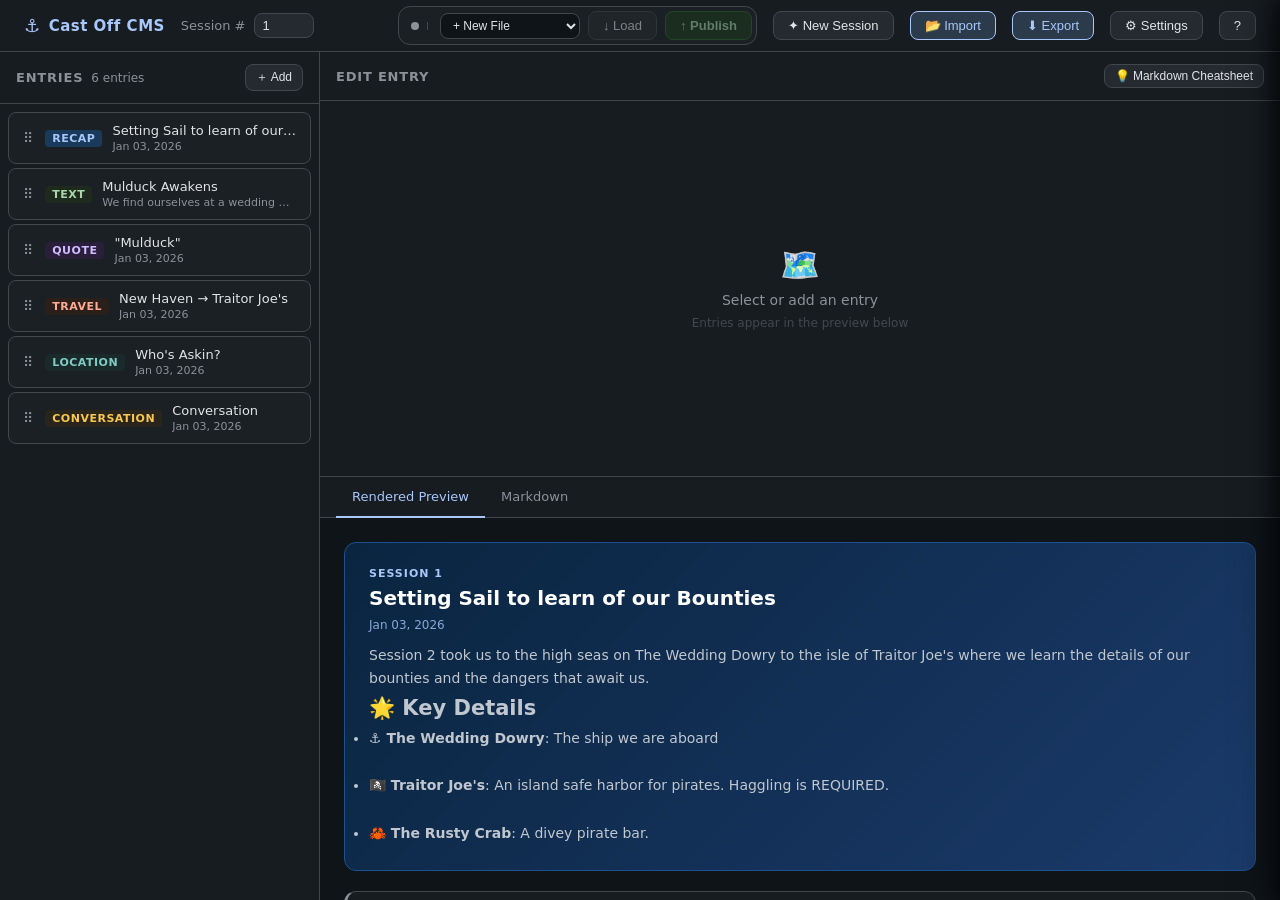
==== commit c4775c7c: "color and css tweaks to containers" ====
--- a/cms.html
+++ b/cms.html
@@ -799,6 +799,25 @@
       border-radius: var(--radius-lg);
       padding: 16px;
       margin-bottom: 12px;
+      border-left: 3px solid var(--text3);
+    }
+
+    .rp-recap {
+      background: var(--bg2);
+      border: 1px solid var(--border);
+      border-radius: var(--radius-lg);
+      padding: 16px;
+      margin-bottom: 12px;
+      border-left: 3px solid var(--accent);
+    }
+
+    .rp-text {
+      background: var(--bg2);
+      border: 1px solid var(--border);
+      border-radius: var(--radius-lg);
+      padding: 16px;
+      margin-bottom: 12px;
+      border-left: 3px solid var(--text3);
     }
 
     .rp-card-header {
@@ -874,7 +893,8 @@
     .rp-travel {
       background: var(--bg3);
       border: 1px dashed var(--border);
-      border-radius: var(--radius-lg);
+      border-left: 3px solid var(--teal);
+      border-radius: 0 var(--radius-lg) var(--radius-lg) 0;
       padding: 14px 16px;
       margin-bottom: 12px;
       display: flex;
@@ -911,6 +931,7 @@
       border-radius: var(--radius-lg);
       padding: 14px 16px;
       margin-bottom: 12px;
+      border-left: 3px solid var(--text3);
     }
 
     .rp-convo-line {
@@ -1450,10 +1471,11 @@
       };
     }
     function saveGhSettings() {
-      localStorage.setItem('ghOwner', document.getElementById('ghOwner').value);
-      localStorage.setItem('ghRepo', document.getElementById('ghRepo').value);
-      localStorage.setItem('ghBranch', document.getElementById('ghBranch').value);
-      localStorage.setItem('ghToken', document.getElementById('ghToken').value);
+      localStorage.setItem('ghOwner', document.getElementById('ghOwner').value.trim());
+      localStorage.setItem('ghRepo', document.getElementById('ghRepo').value.trim());
+      localStorage.setItem('ghBranch', (document.getElementById('ghBranch').value || 'main').trim());
+      localStorage.setItem('ghToken', document.getElementById('ghToken').value.trim());
+      testConnection();
     }
     function loadGhSettings() {
       const c = getGhConfig();
@@ -1467,13 +1489,21 @@
       return c.owner && c.repo && c.token;
     }
 
-    async function ghFetch(url, method, body) {
+    async function ghFetch(path, method = 'GET', body = null) {
       const c = getGhConfig();
+      if (!c.token) throw new Error('No token provided');
+      
+      const owner = encodeURIComponent(c.owner);
+      const repo = encodeURIComponent(c.repo);
+      const url = `https://api.github.com/repos/${owner}/${repo}${path}`;
+      
+      console.log(`[GitHub API] ${method} ${url.split('?')[0]}`);
+      
       const opts = {
         method,
         headers: {
           'Authorization': `Bearer ${c.token}`,
-          'Accept': 'application/vnd.github+json',
+          'Accept': 'application/vnd.github.v3+json',
           'Content-Type': 'application/json'
         }
       };
@@ -1482,20 +1512,28 @@
     }
 
     async function testConnection() {
-      if (!isGhConfigured()) { updateConnUI('disconnected', 'Not configured'); return; }
+      if (!isGhConfigured()) { 
+        updateConnUI('disconnected', 'Not configured'); 
+        return; 
+      }
       updateConnUI('loading', 'Testing...');
-      const c = getGhConfig();
       try {
-        const r = await ghFetch(`https://api.github.com/repos/${c.owner}/${c.repo}`, 'GET');
+        const r = await ghFetch('', 'GET');
+        
         if (r.ok) {
           updateConnUI('connected', 'Connected');
+          showToast('Successfully connected to GitHub!', 'success');
           refreshSessionList();
         } else {
-          const err = await r.json();
-          updateConnUI('error', err.message || 'Error');
+          const err = await r.json().catch(() => ({ message: r.statusText }));
+          console.error('[GitHub API Error]', r.status, err);
+          updateConnUI('error', r.status === 401 ? 'Invalid Token' : 'Not Found');
+          showToast(`GitHub Error (${r.status}): ${err.message || r.statusText}`, 'error');
         }
       } catch (e) {
+        console.error('[Network Error]', e);
         updateConnUI('error', 'Network error');
+        showToast('Connection failed: ' + e.message, 'error');
       }
     }
 
@@ -1517,7 +1555,7 @@
       const c = getGhConfig();
       document.getElementById('sessionListStatus').textContent = 'Loading...';
       try {
-        const r = await ghFetch(`https://api.github.com/repos/${c.owner}/${c.repo}/contents/sessions?ref=${c.branch}`, 'GET');
+        const r = await ghFetch(`/contents/sessions?ref=${c.branch}`, 'GET');
         if (!r.ok) { document.getElementById('sessionListStatus').textContent = 'Could not load sessions/'; return; }
         const files = await r.json();
         ghSessions = files.filter(f => f.name.match(/^session-\d+\.md$/)).sort((a,b) => {
@@ -1569,7 +1607,7 @@
       const c = getGhConfig();
       showToast('Loading...');
       try {
-        const r = await ghFetch(`https://api.github.com/repos/${c.owner}/${c.repo}/contents/sessions/${filename}?ref=${c.branch}`, 'GET');
+        const r = await ghFetch(`/contents/sessions/${filename}?ref=${c.branch}`, 'GET');
         if (r.status === 404) { showToast(`${filename} not found`, 'error'); return; }
         if (!r.ok) { showToast('Load failed', 'error'); return; }
         const data = await r.json();
@@ -1609,7 +1647,7 @@
 
       if (!currentFileSha) {
         try {
-          const checkR = await ghFetch(`https://api.github.com/repos/${c.owner}/${c.repo}/contents/sessions/${filename}?ref=${c.branch}`, 'GET');
+          const checkR = await ghFetch(`/contents/sessions/${filename}?ref=${c.branch}`, 'GET');
           if (checkR.ok) {
             const checkData = await checkR.json();
             currentFileSha = checkData.sha;
@@ -1626,7 +1664,7 @@
       
       showToast('Publishing...');
       try {
-        const r = await ghFetch(`https://api.github.com/repos/${c.owner}/${c.repo}/contents/sessions/${filename}`, 'PUT', body);
+        const r = await ghFetch(`/contents/sessions/${filename}`, 'PUT', body);
         if (r.ok) {
           const data = await r.json();
           currentFileSha = data.content.sha;
@@ -2060,7 +2098,7 @@
       </div>`;
         } else if (e.type === 'travel') {
           const isLand = e.variant === 'land';
-          const travelColor = isLand ? '#81c784' : '#64b5f6';
+          const travelColor = isLand ? '#82B366' : '#49A9D9';
           const travelIcon = isLand ? '🥾' : '⛵';
           inner = `<div class="rp-travel" style="border-left-color:${travelColor}">
         <div style="flex:1">
